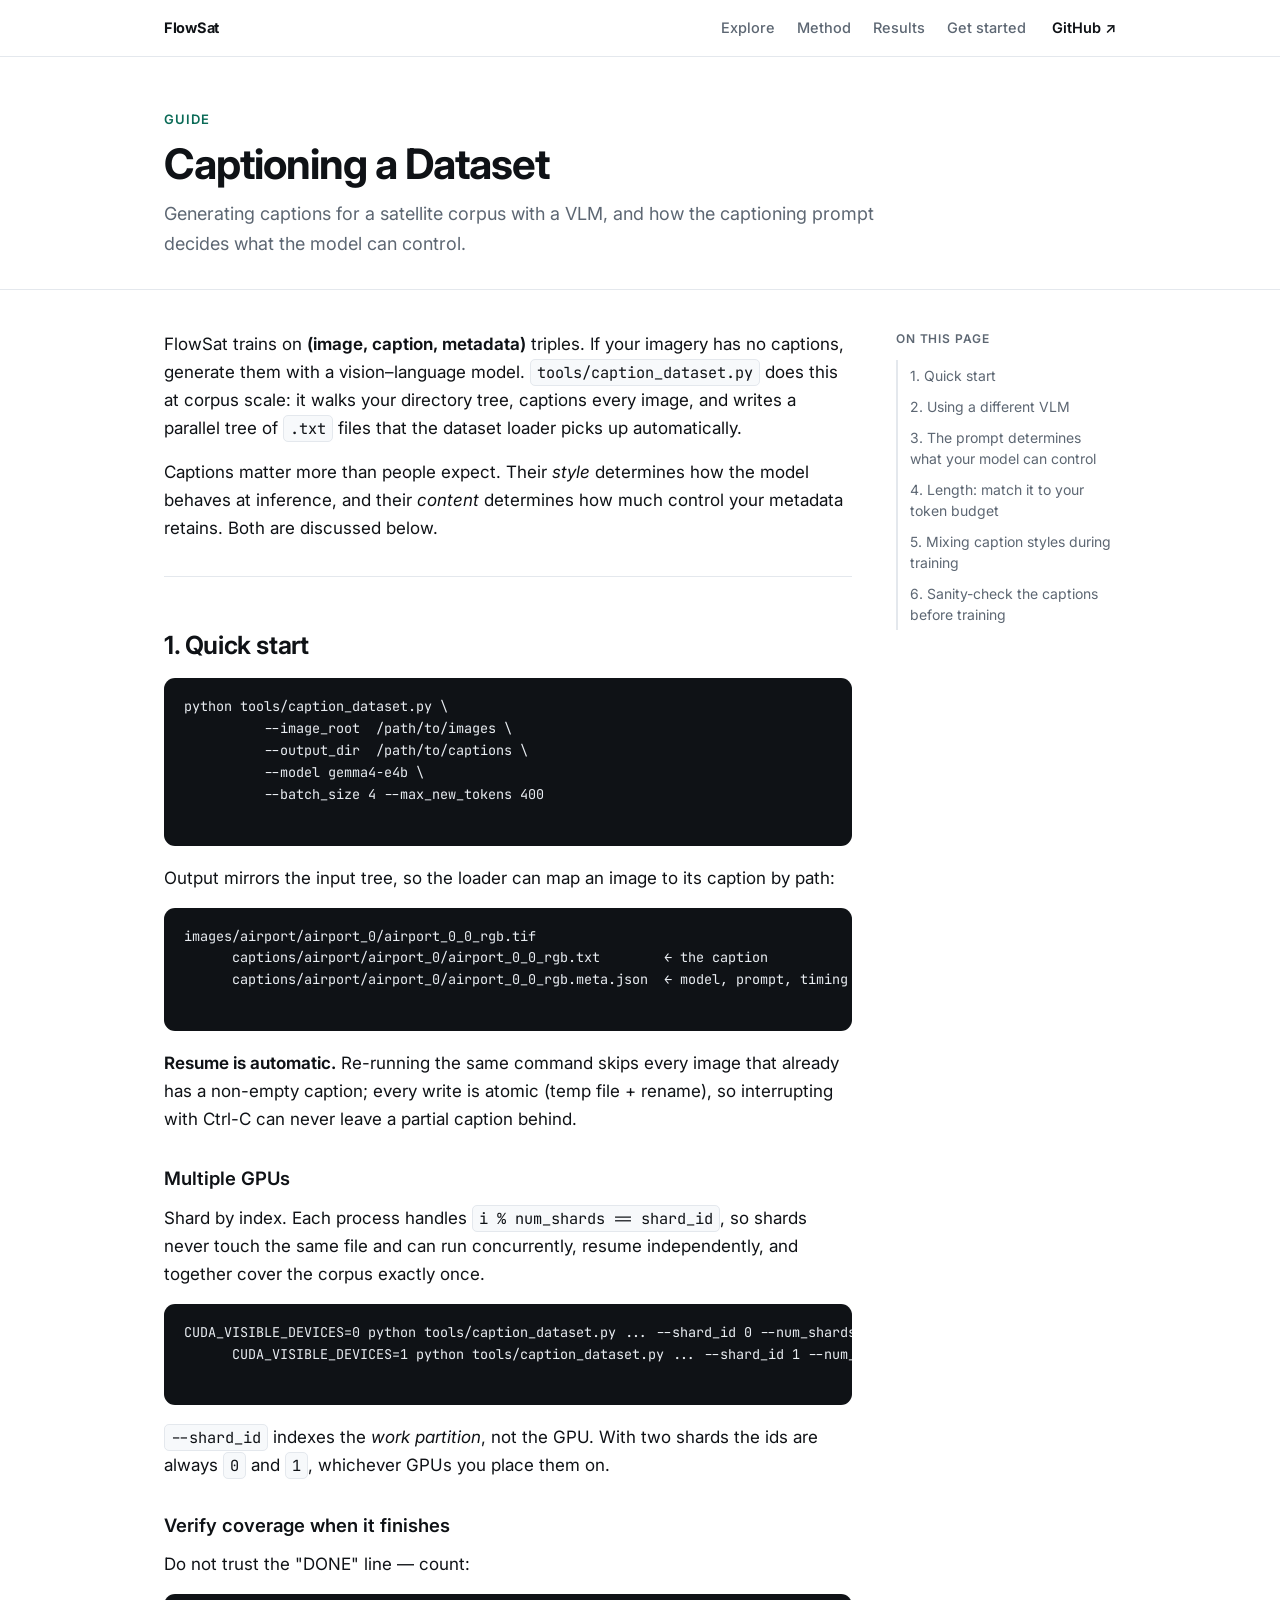
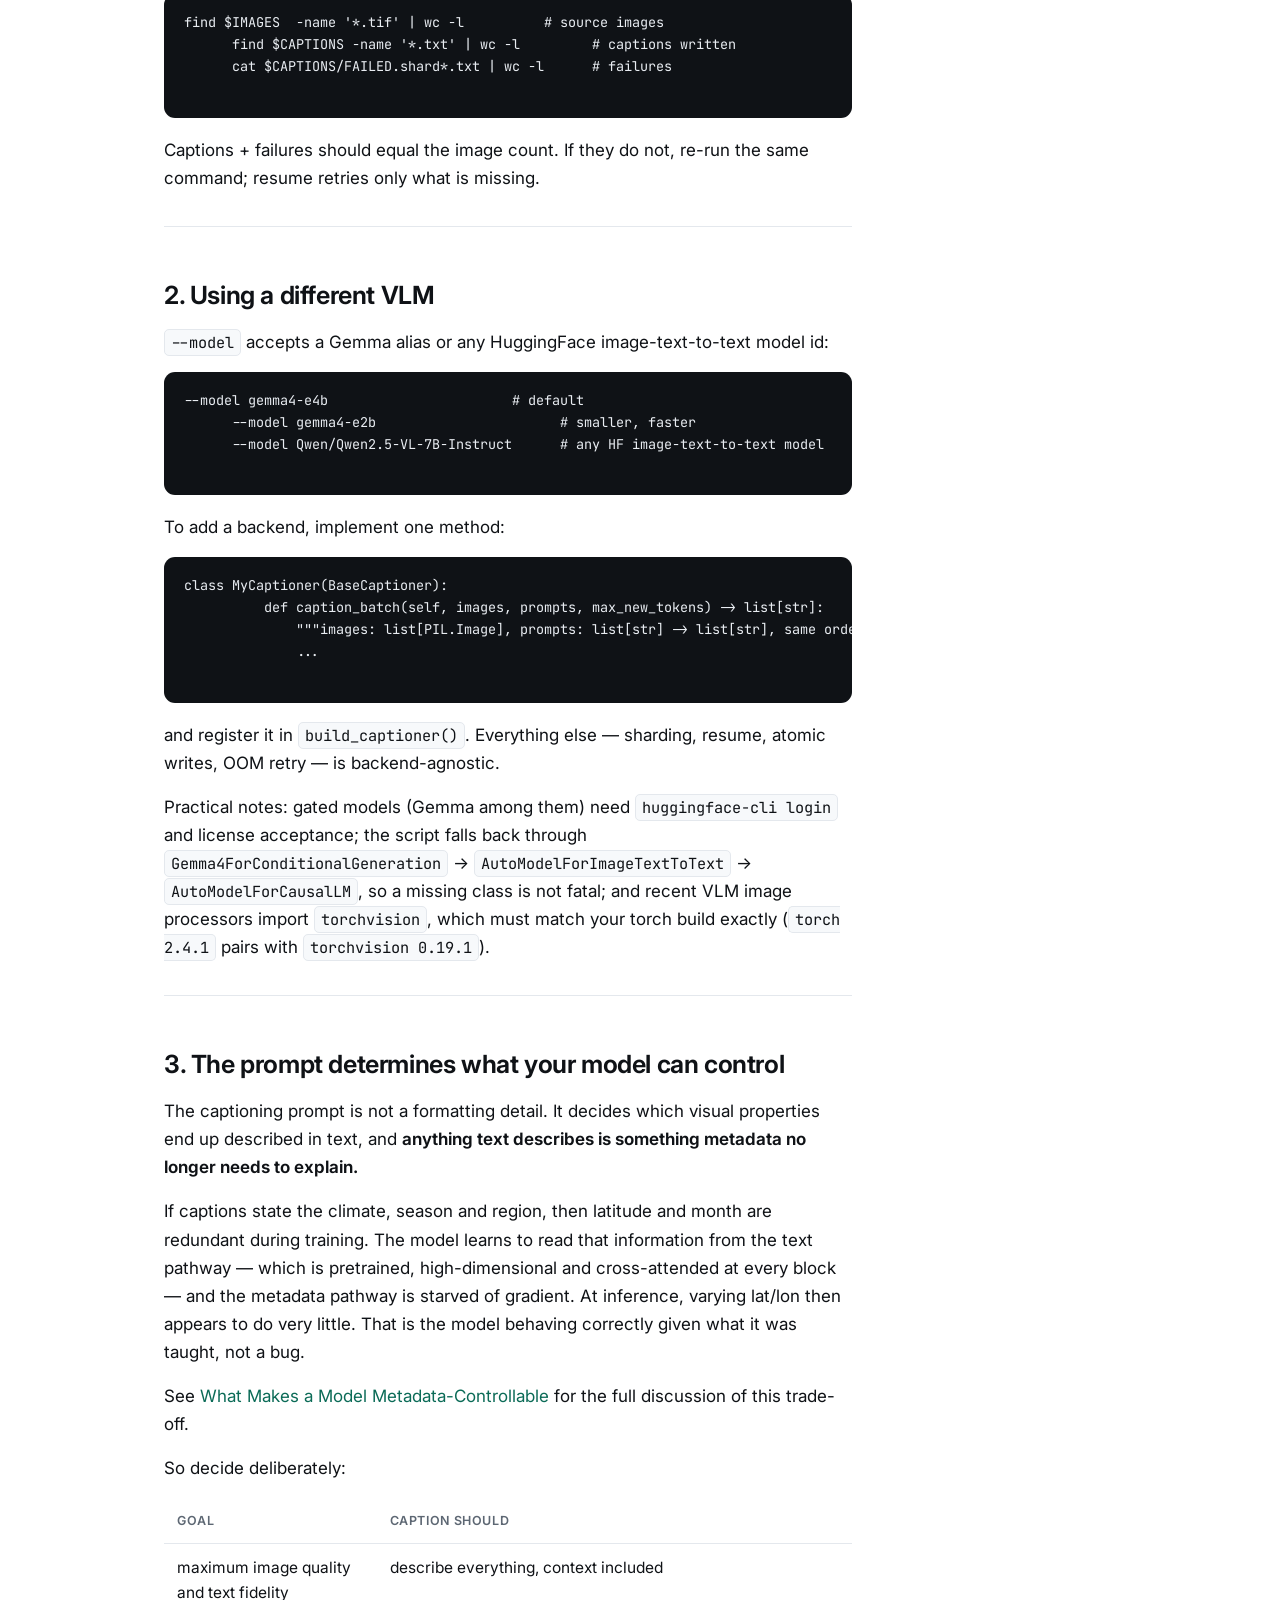
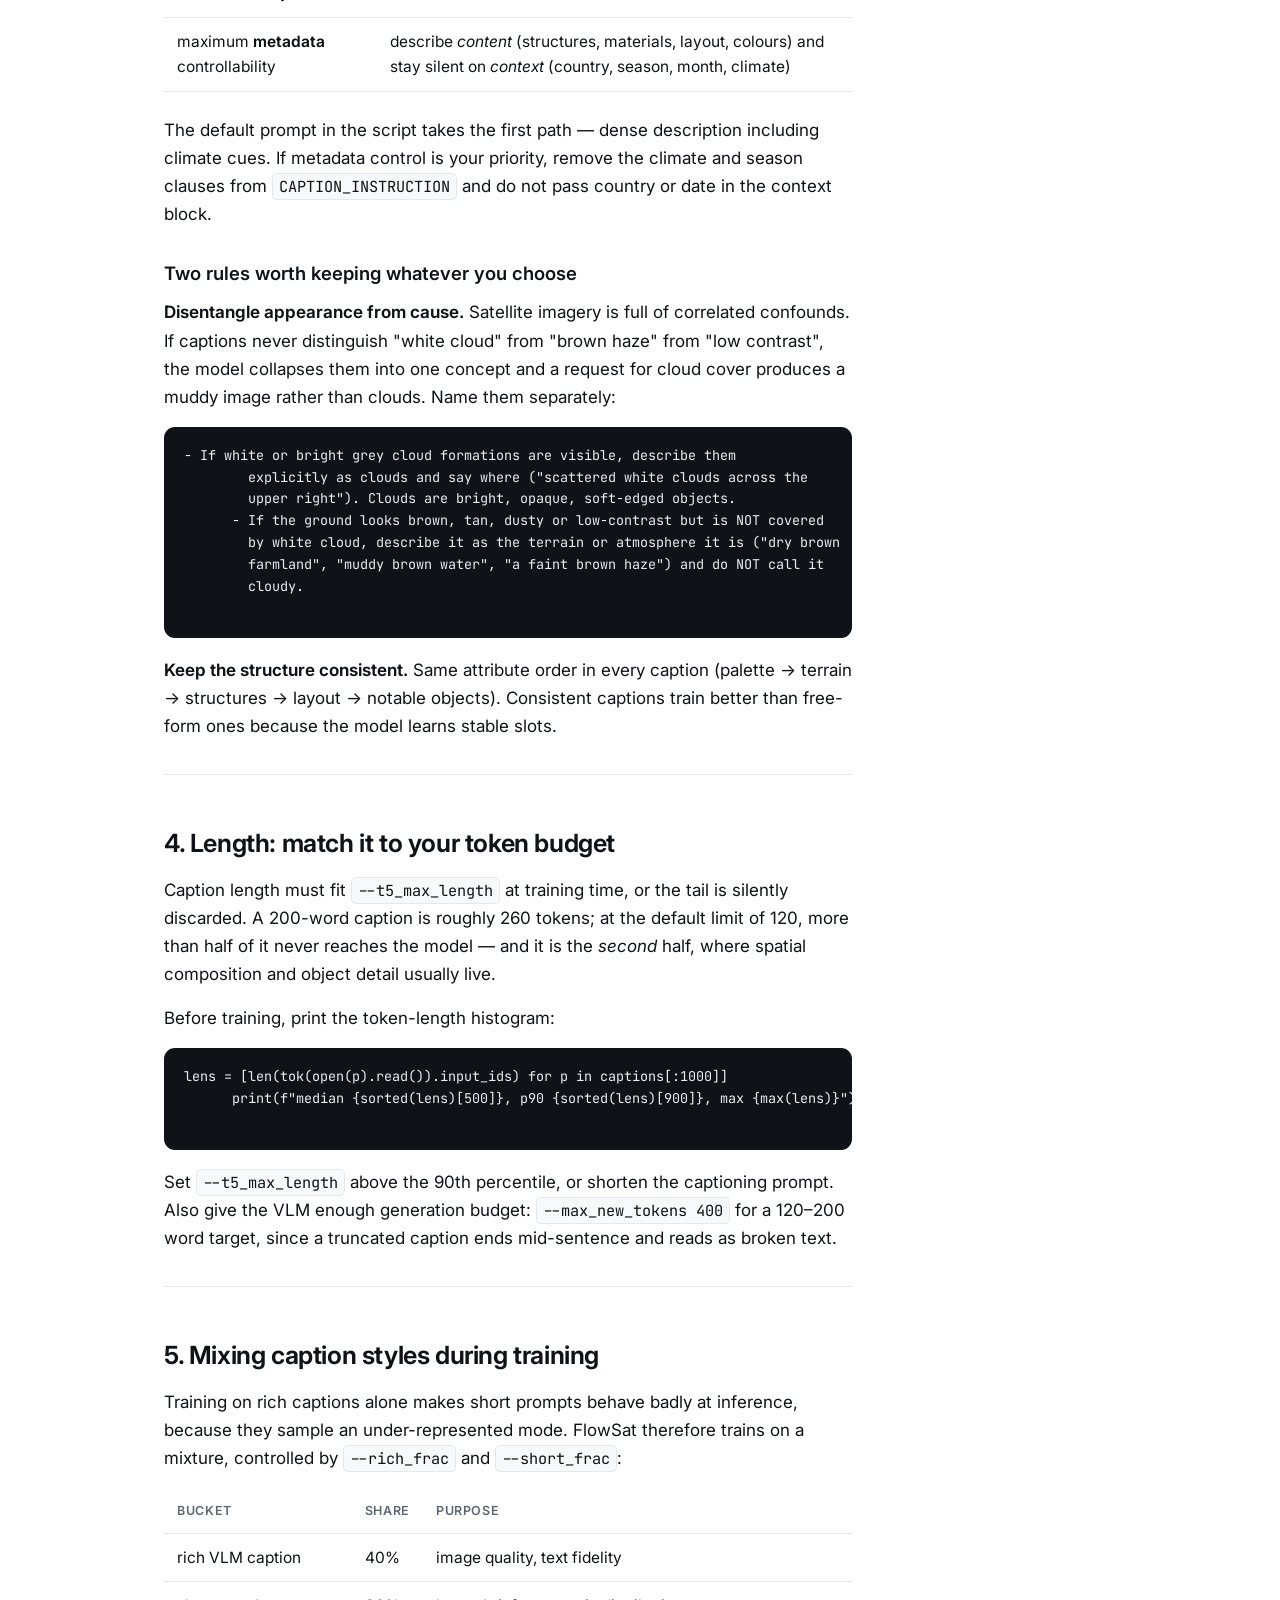
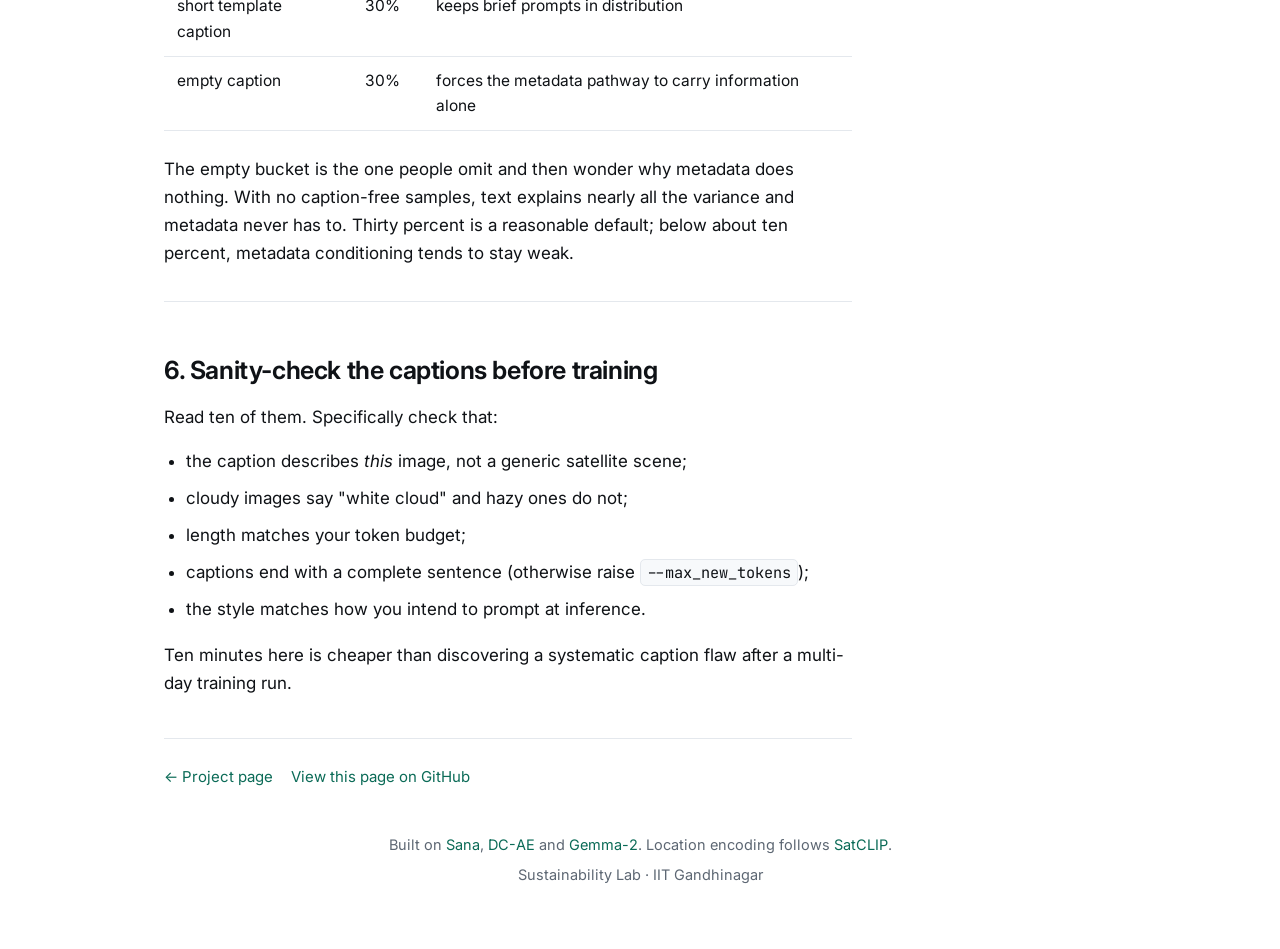
==== docs/captioning.html @ fa01c9e9 "Render the guides as pages on the site, not just outbound links The three Markdown guides were only " ====
<!DOCTYPE html>
<html lang="en">
<head>
<meta charset="utf-8">
<meta name="viewport" content="width=device-width,initial-scale=1">
<title>Captioning a Dataset — FlowSat</title>
<meta name="description" content="Generating captions for a satellite corpus with a VLM, and how the captioning prompt decides what the model can control.">
<meta property="og:title" content="Captioning a Dataset — FlowSat">
<meta property="og:description" content="Generating captions for a satellite corpus with a VLM, and how the captioning prompt decides what the model can control.">
<meta property="og:url" content="https://dsp81.github.io/flowsat-satellite-image/captioning.html">
<link rel="preconnect" href="https://fonts.googleapis.com">
<link rel="preconnect" href="https://fonts.gstatic.com" crossorigin>
<link href="https://fonts.googleapis.com/css2?family=Inter:wght@400;500;600;700&family=JetBrains+Mono:wght@400;500&display=swap" rel="stylesheet">
<link rel="stylesheet" href="static/doc.css">
</head>
<body>

<nav><div class="wrap">
  <a class="brand" href="./">FlowSat</a>
  <span class="links" style="display:flex;gap:22px">
    <a href="./#explore">Explore</a><a href="./#method">Method</a>
    <a href="./#results">Results</a><a href="./#start">Get started</a>
  </span>
  <a href="https://github.com/dsp81/flowsat-satellite-image" style="font-weight:600;color:var(--ink)">GitHub &#8599;</a>
</div></nav>

<header class="doc"><div class="wrap">
  <p class="kicker">Guide</p>
  <h1>Captioning a Dataset</h1>
  <p class="sub">Generating captions for a satellite corpus with a VLM, and how the captioning prompt decides what the model can control.</p>
</div></header>

<div class="wrap">
  <div class="layout">
    <article>
      <p>FlowSat trains on <strong>(image, caption, metadata)</strong> triples. If your imagery has no
      captions, generate them with a vision–language model. <code>tools/caption_dataset.py</code>
      does this at corpus scale: it walks your directory tree, captions every image,
      and writes a parallel tree of <code>.txt</code> files that the dataset loader picks up
      automatically.</p>
      <p>Captions matter more than people expect. Their <em>style</em> determines how the model
      behaves at inference, and their <em>content</em> determines how much control your
      metadata retains. Both are discussed below.</p>
      <hr />
      <h2 id="1-quick-start">1. Quick start</h2>
      <pre><code class="language-bash">python tools/caption_dataset.py \
          --image_root  /path/to/images \
          --output_dir  /path/to/captions \
          --model gemma4-e4b \
          --batch_size 4 --max_new_tokens 400
      </code></pre>
      <p>Output mirrors the input tree, so the loader can map an image to its caption by
      path:</p>
      <pre><code>images/airport/airport_0/airport_0_0_rgb.tif
      captions/airport/airport_0/airport_0_0_rgb.txt        ← the caption
      captions/airport/airport_0/airport_0_0_rgb.meta.json  ← model, prompt, timing
      </code></pre>
      <p><strong>Resume is automatic.</strong> Re-running the same command skips every image that
      already has a non-empty caption; every write is atomic (temp file + rename), so
      interrupting with Ctrl-C can never leave a partial caption behind.</p>
      <h3>Multiple GPUs</h3>
      <p>Shard by index. Each process handles <code>i % num_shards == shard_id</code>, so shards
      never touch the same file and can run concurrently, resume independently, and
      together cover the corpus exactly once.</p>
      <pre><code class="language-bash">CUDA_VISIBLE_DEVICES=0 python tools/caption_dataset.py ... --shard_id 0 --num_shards 2 &amp;
      CUDA_VISIBLE_DEVICES=1 python tools/caption_dataset.py ... --shard_id 1 --num_shards 2 &amp;
      </code></pre>
      <p><code>--shard_id</code> indexes the <em>work partition</em>, not the GPU. With two shards the ids
      are always <code>0</code> and <code>1</code>, whichever GPUs you place them on.</p>
      <h3>Verify coverage when it finishes</h3>
      <p>Do not trust the "DONE" line — count:</p>
      <pre><code class="language-bash">find $IMAGES  -name '*.tif' | wc -l          # source images
      find $CAPTIONS -name '*.txt' | wc -l         # captions written
      cat $CAPTIONS/FAILED.shard*.txt | wc -l      # failures
      </code></pre>
      <p>Captions + failures should equal the image count. If they do not, re-run the
      same command; resume retries only what is missing.</p>
      <hr />
      <h2 id="2-using-a-different-vlm">2. Using a different VLM</h2>
      <p><code>--model</code> accepts a Gemma alias or any HuggingFace image-text-to-text model id:</p>
      <pre><code class="language-bash">--model gemma4-e4b                       # default
      --model gemma4-e2b                       # smaller, faster
      --model Qwen/Qwen2.5-VL-7B-Instruct      # any HF image-text-to-text model
      </code></pre>
      <p>To add a backend, implement one method:</p>
      <pre><code class="language-python">class MyCaptioner(BaseCaptioner):
          def caption_batch(self, images, prompts, max_new_tokens) -&gt; list[str]:
              &quot;&quot;&quot;images: list[PIL.Image], prompts: list[str] -&gt; list[str], same order.&quot;&quot;&quot;
              ...
      </code></pre>
      <p>and register it in <code>build_captioner()</code>. Everything else — sharding, resume,
      atomic writes, OOM retry — is backend-agnostic.</p>
      <p>Practical notes: gated models (Gemma among them) need <code>huggingface-cli login</code>
      and license acceptance; the script falls back through
      <code>Gemma4ForConditionalGeneration</code> → <code>AutoModelForImageTextToText</code> →
      <code>AutoModelForCausalLM</code>, so a missing class is not fatal; and recent VLM image
      processors import <code>torchvision</code>, which must match your torch build exactly
      (<code>torch 2.4.1</code> pairs with <code>torchvision 0.19.1</code>).</p>
      <hr />
      <h2 id="3-the-prompt-determines-what-your-model-can-control">3. The prompt determines what your model can control</h2>
      <p>The captioning prompt is not a formatting detail. It decides which visual
      properties end up described in text, and <strong>anything text describes is something
      metadata no longer needs to explain.</strong></p>
      <p>If captions state the climate, season and region, then latitude and month are
      redundant during training. The model learns to read that information from the
      text pathway — which is pretrained, high-dimensional and cross-attended at every
      block — and the metadata pathway is starved of gradient. At inference, varying
      lat/lon then appears to do very little. That is the model behaving correctly
      given what it was taught, not a bug.</p>
      <p>See <a href="controllability.html">What Makes a Model Metadata-Controllable</a>
      for the full discussion of this trade-off.</p>
      <p>So decide deliberately:</p>
      <table>
      <thead>
      <tr>
      <th>goal</th>
      <th>caption should</th>
      </tr>
      </thead>
      <tbody>
      <tr>
      <td>maximum image quality and text fidelity</td>
      <td>describe everything, context included</td>
      </tr>
      <tr>
      <td>maximum <strong>metadata</strong> controllability</td>
      <td>describe <em>content</em> (structures, materials, layout, colours) and stay silent on <em>context</em> (country, season, month, climate)</td>
      </tr>
      </tbody>
      </table>
      <p>The default prompt in the script takes the first path — dense description
      including climate cues. If metadata control is your priority, remove the climate
      and season clauses from <code>CAPTION_INSTRUCTION</code> and do not pass country or date in
      the context block.</p>
      <h3>Two rules worth keeping whatever you choose</h3>
      <p><strong>Disentangle appearance from cause.</strong> Satellite imagery is full of correlated
      confounds. If captions never distinguish "white cloud" from "brown haze" from
      "low contrast", the model collapses them into one concept and a request for
      cloud cover produces a muddy image rather than clouds. Name them separately:</p>
      <pre><code>- If white or bright grey cloud formations are visible, describe them
        explicitly as clouds and say where (&quot;scattered white clouds across the
        upper right&quot;). Clouds are bright, opaque, soft-edged objects.
      - If the ground looks brown, tan, dusty or low-contrast but is NOT covered
        by white cloud, describe it as the terrain or atmosphere it is (&quot;dry brown
        farmland&quot;, &quot;muddy brown water&quot;, &quot;a faint brown haze&quot;) and do NOT call it
        cloudy.
      </code></pre>
      <p><strong>Keep the structure consistent.</strong> Same attribute order in every caption
      (palette → terrain → structures → layout → notable objects). Consistent captions
      train better than free-form ones because the model learns stable slots.</p>
      <hr />
      <h2 id="4-length-match-it-to-your-token-budget">4. Length: match it to your token budget</h2>
      <p>Caption length must fit <code>--t5_max_length</code> at training time, or the tail is
      silently discarded. A 200-word caption is roughly 260 tokens; at the default
      limit of 120, more than half of it never reaches the model — and it is the
      <em>second</em> half, where spatial composition and object detail usually live.</p>
      <p>Before training, print the token-length histogram:</p>
      <pre><code class="language-python">lens = [len(tok(open(p).read()).input_ids) for p in captions[:1000]]
      print(f&quot;median {sorted(lens)[500]}, p90 {sorted(lens)[900]}, max {max(lens)}&quot;)
      </code></pre>
      <p>Set <code>--t5_max_length</code> above the 90th percentile, or shorten the captioning
      prompt. Also give the VLM enough generation budget: <code>--max_new_tokens 400</code> for a
      120–200 word target, since a truncated caption ends mid-sentence and reads as
      broken text.</p>
      <hr />
      <h2 id="5-mixing-caption-styles-during-training">5. Mixing caption styles during training</h2>
      <p>Training on rich captions alone makes short prompts behave badly at inference,
      because they sample an under-represented mode. FlowSat therefore trains on a
      mixture, controlled by <code>--rich_frac</code> and <code>--short_frac</code>:</p>
      <table>
      <thead>
      <tr>
      <th>bucket</th>
      <th>share</th>
      <th>purpose</th>
      </tr>
      </thead>
      <tbody>
      <tr>
      <td>rich VLM caption</td>
      <td>40%</td>
      <td>image quality, text fidelity</td>
      </tr>
      <tr>
      <td>short template caption</td>
      <td>30%</td>
      <td>keeps brief prompts in distribution</td>
      </tr>
      <tr>
      <td>empty caption</td>
      <td>30%</td>
      <td>forces the metadata pathway to carry information alone</td>
      </tr>
      </tbody>
      </table>
      <p>The empty bucket is the one people omit and then wonder why metadata does
      nothing. With no caption-free samples, text explains nearly all the variance and
      metadata never has to. Thirty percent is a reasonable default; below about ten
      percent, metadata conditioning tends to stay weak.</p>
      <hr />
      <h2 id="6-sanity-check-the-captions-before-training">6. Sanity-check the captions before training</h2>
      <p>Read ten of them. Specifically check that:</p>
      <ul>
      <li>the caption describes <em>this</em> image, not a generic satellite scene;</li>
      <li>cloudy images say "white cloud" and hazy ones do not;</li>
      <li>length matches your token budget;</li>
      <li>captions end with a complete sentence (otherwise raise <code>--max_new_tokens</code>);</li>
      <li>the style matches how you intend to prompt at inference.</li>
      </ul>
      <p>Ten minutes here is cheaper than discovering a systematic caption flaw after a
      multi-day training run.</p>
      <div class="backrow">
        <a href="./">&#8592; Project page</a>
        <a href="https://github.com/dsp81/flowsat-satellite-image/blob/main/docs/CAPTIONING.md">View this page on GitHub</a>
      </div>
    </article>
    <aside class="toc">
      <p class="t">On this page</p>
      <a href="#1-quick-start">1. Quick start</a>
      <a href="#2-using-a-different-vlm">2. Using a different VLM</a>
      <a href="#3-the-prompt-determines-what-your-model-can-control">3. The prompt determines what your model can control</a>
      <a href="#4-length-match-it-to-your-token-budget">4. Length: match it to your token budget</a>
      <a href="#5-mixing-caption-styles-during-training">5. Mixing caption styles during training</a>
      <a href="#6-sanity-check-the-captions-before-training">6. Sanity-check the captions before training</a>
    </aside>
  </div>
</div>

<footer><div class="wrap">
  <p>Built on <a href="https://github.com/NVlabs/Sana">Sana</a>,
    <a href="https://github.com/mit-han-lab/efficientvit">DC-AE</a> and
    <a href="https://huggingface.co/google/gemma-2-2b-it">Gemma-2</a>.
    Location encoding follows <a href="https://github.com/microsoft/satclip">SatCLIP</a>.</p>
  <p>Sustainability Lab &#183; IIT Gandhinagar</p>
</div></footer>

</body>
</html>
---- docs/static/doc.css ----
/* Documentation pages — shares the palette and typography of index.html.
   Generated pages link this file; edit here, not in the generated HTML. */
:root{
  --ink:#0f1216; --mut:#5d6773; --line:#e4e8ed; --bg:#fff; --soft:#f7f9fb;
  --acc:#0b6b57; --accs:#e6f2ef; --max:1000px;
}
*{box-sizing:border-box}
html{scroll-behavior:smooth; scroll-padding-top:76px}
body{margin:0;background:var(--bg);color:var(--ink);
  font-family:Inter,-apple-system,BlinkMacSystemFont,"Segoe UI",sans-serif;
  font-size:17px;line-height:1.65;-webkit-font-smoothing:antialiased}
.wrap{max-width:var(--max);margin:0 auto;padding:0 24px}
a{color:var(--acc);text-decoration:none} a:hover{text-decoration:underline}

nav{position:sticky;top:0;z-index:50;background:rgba(255,255,255,.86);
  backdrop-filter:blur(12px);border-bottom:1px solid var(--line)}
nav .wrap{display:flex;align-items:center;gap:26px;height:56px}
nav .brand{font-weight:700;letter-spacing:-.02em;margin-right:auto;color:var(--ink)}
nav .brand:hover{text-decoration:none}
nav a{color:var(--mut);font-size:14.5px;font-weight:500}
nav a:hover{color:var(--ink);text-decoration:none}
@media(max-width:700px){nav .links{display:none}}

header.doc{padding:52px 0 30px;border-bottom:1px solid var(--line)}
.kicker{color:var(--acc);font-size:13px;font-weight:600;letter-spacing:.08em;
  text-transform:uppercase;margin:0 0 10px}
header.doc h1{font-size:clamp(30px,4.4vw,42px);line-height:1.12;font-weight:700;
  letter-spacing:-.024em;margin:0 0 12px}
header.doc .sub{font-size:18px;color:var(--mut);max-width:720px;margin:0}

.layout{display:grid;grid-template-columns:minmax(0,1fr) 220px;gap:44px;
  align-items:start;padding:40px 0 10px}
@media(max-width:900px){.layout{grid-template-columns:minmax(0,1fr);gap:0}}

article{max-width:760px;min-width:0}
article h2{font-size:25px;font-weight:650;letter-spacing:-.016em;margin:42px 0 12px;
  padding-top:6px}
article h2:first-child{margin-top:0}
article h3{font-size:18.5px;font-weight:600;margin:30px 0 10px}
article p{margin:0 0 16px}
article ul,article ol{margin:0 0 18px;padding-left:22px}
article li{margin:0 0 9px}
article li>ul,article li>ol{margin:9px 0 0}
article strong{font-weight:650}
article hr{border:none;border-top:1px solid var(--line);margin:34px 0}
article blockquote{margin:20px 0;padding:14px 18px;background:var(--accs);
  border-left:3px solid var(--acc);border-radius:0 9px 9px 0;color:#28303a}
article blockquote p:last-child{margin:0}

table{width:100%;border-collapse:collapse;font-size:15.5px;margin:18px 0 24px;
  display:block;overflow-x:auto;white-space:normal}
th,td{padding:11px 13px;text-align:left;border-bottom:1px solid var(--line);
  vertical-align:top}
th{font-weight:600;font-size:12.5px;text-transform:uppercase;letter-spacing:.05em;
  color:var(--mut);white-space:nowrap}

pre{background:#0f1216;color:#e9edf2;padding:18px 20px;border-radius:11px;
  overflow-x:auto;font-family:"JetBrains Mono",monospace;font-size:13.5px;
  line-height:1.62;margin:0 0 18px}
pre code{background:none;border:none;padding:0;color:inherit;font-size:inherit}
code{font-family:"JetBrains Mono",monospace;font-size:.9em}
p code,li code,td code,h2 code,h3 code{background:var(--soft);padding:2px 6px;
  border-radius:5px;border:1px solid var(--line)}

.toc{position:sticky;top:80px;font-size:14px;line-height:1.5}
.toc .t{font-size:12px;font-weight:600;letter-spacing:.07em;text-transform:uppercase;
  color:var(--mut);margin:0 0 12px}
.toc a{display:block;color:var(--mut);padding:5px 0 5px 12px;
  border-left:2px solid var(--line)}
.toc a:hover{color:var(--ink);border-left-color:var(--acc);text-decoration:none}
@media(max-width:900px){.toc{display:none}}

.backrow{border-top:1px solid var(--line);padding:26px 0 0;margin-top:40px;
  display:flex;gap:18px;flex-wrap:wrap;font-size:15px}
footer{padding:34px 0 56px;text-align:center;color:var(--mut);font-size:14.5px}
footer p{margin:0 0 6px}
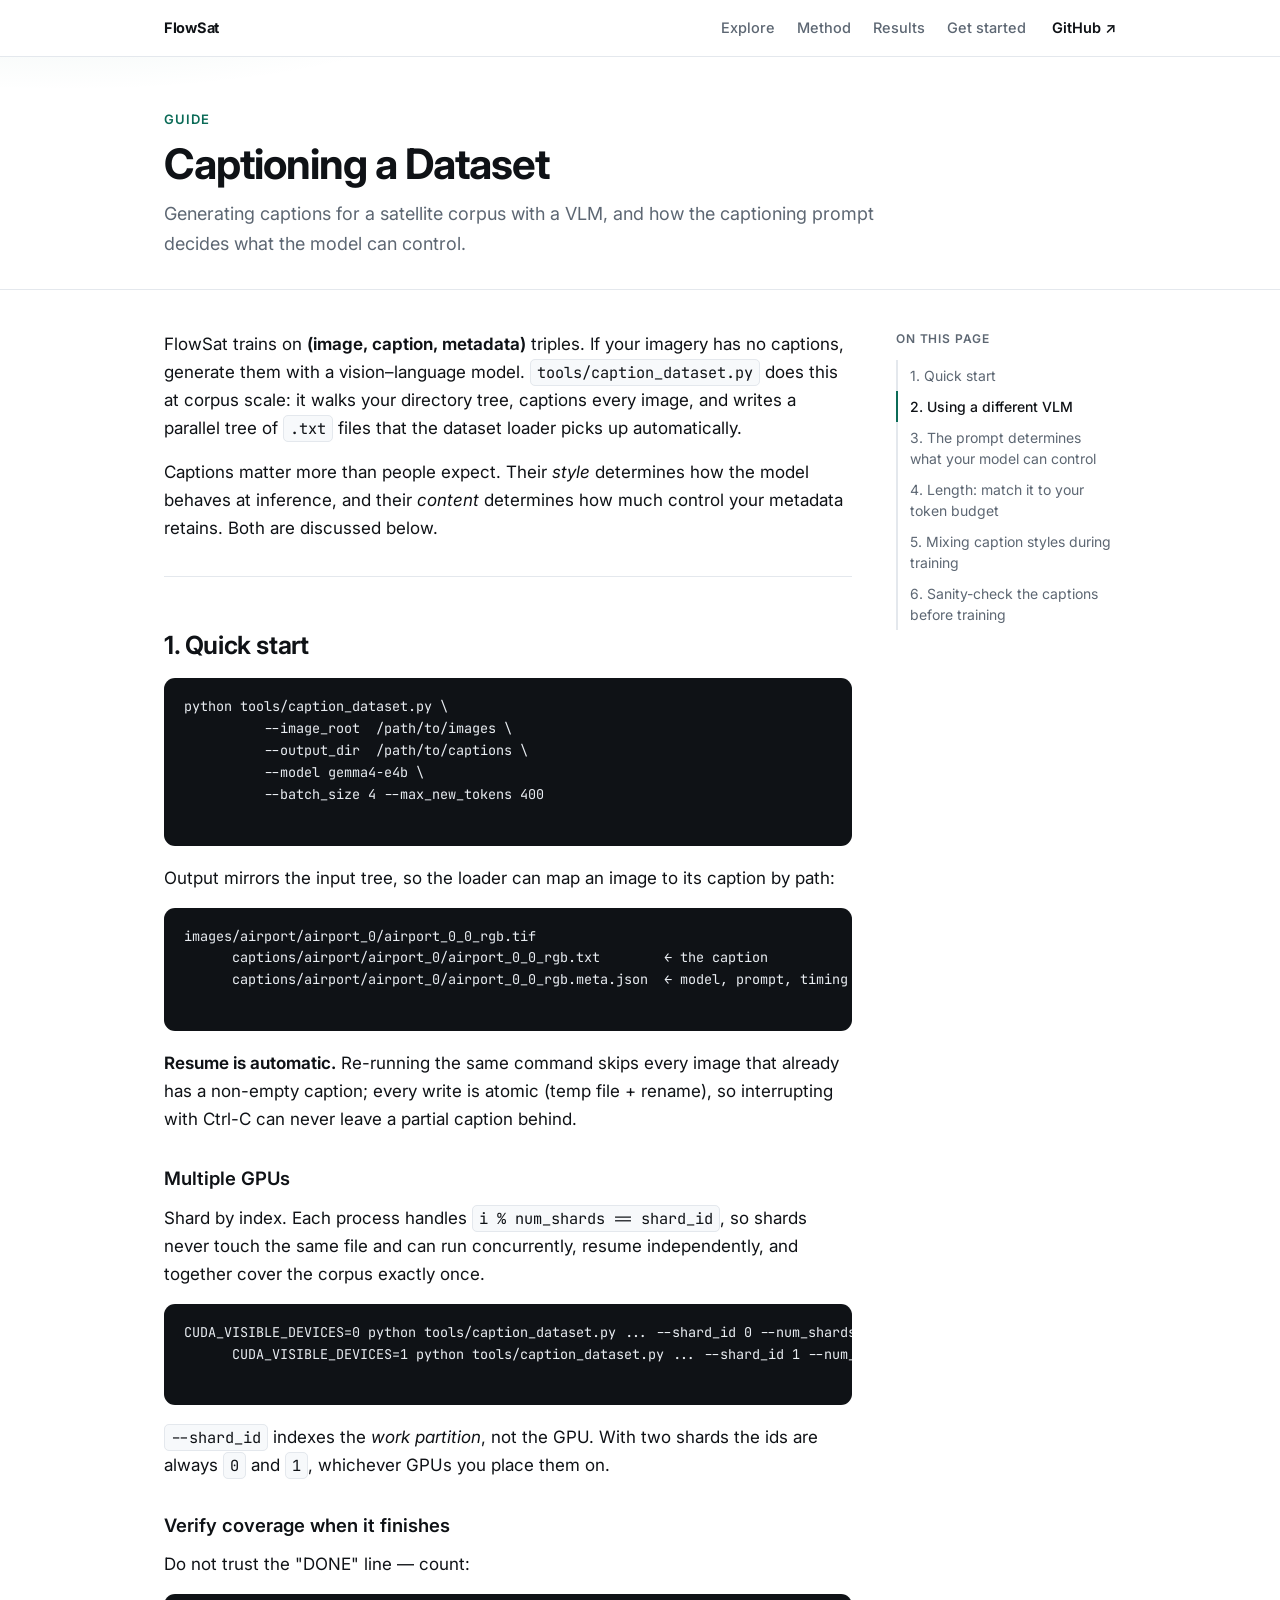
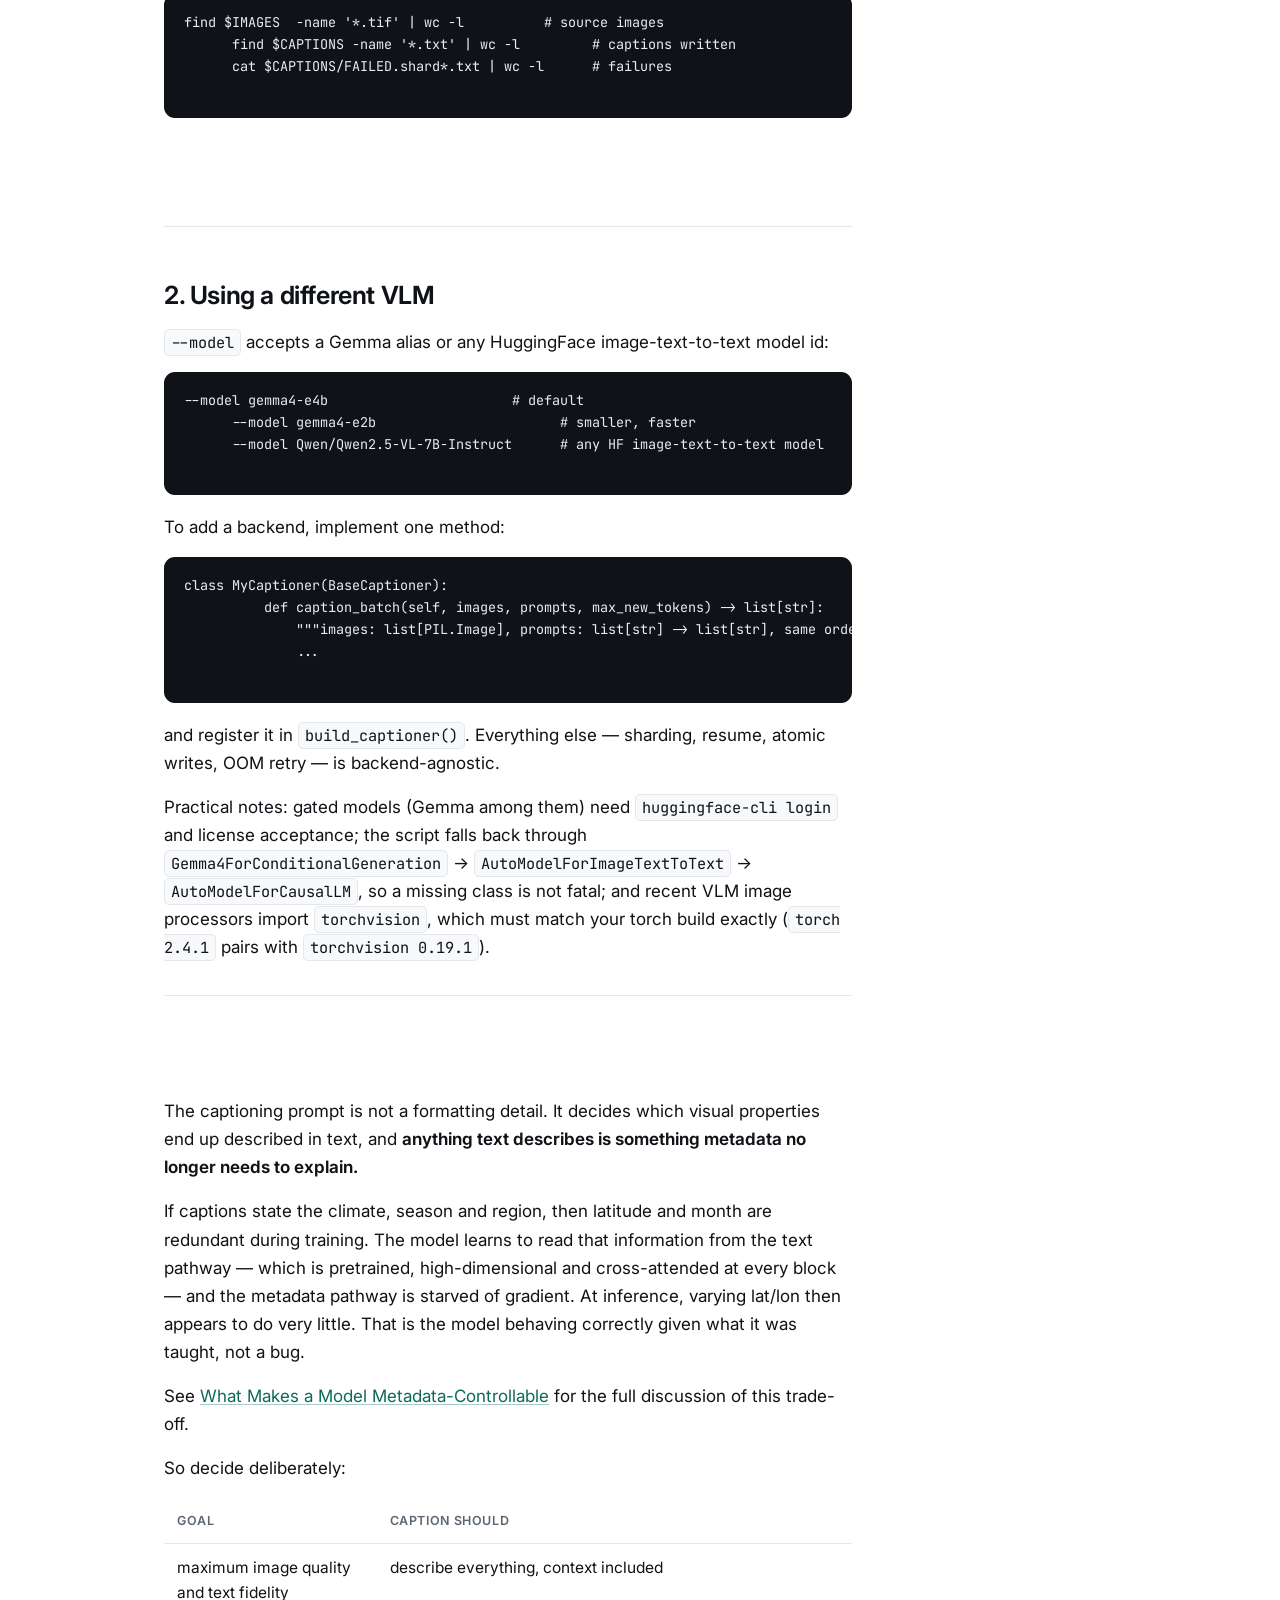
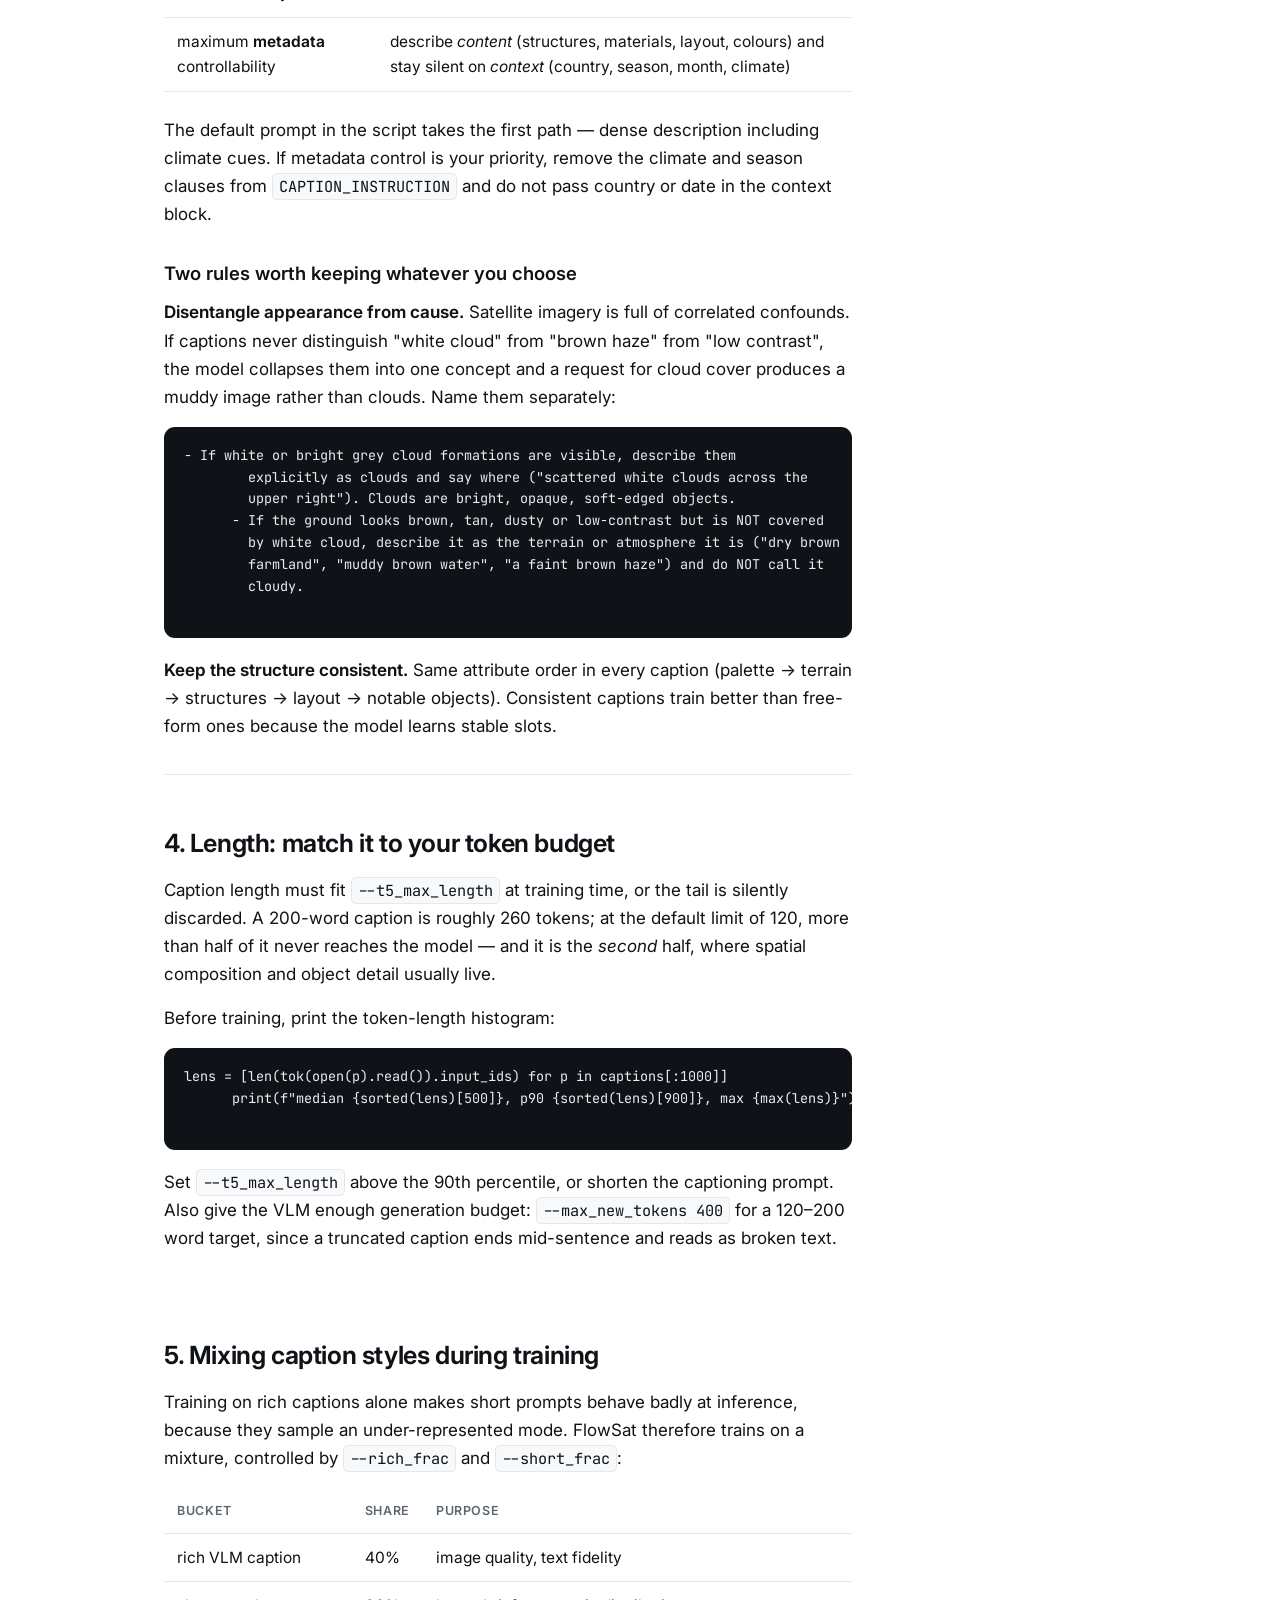
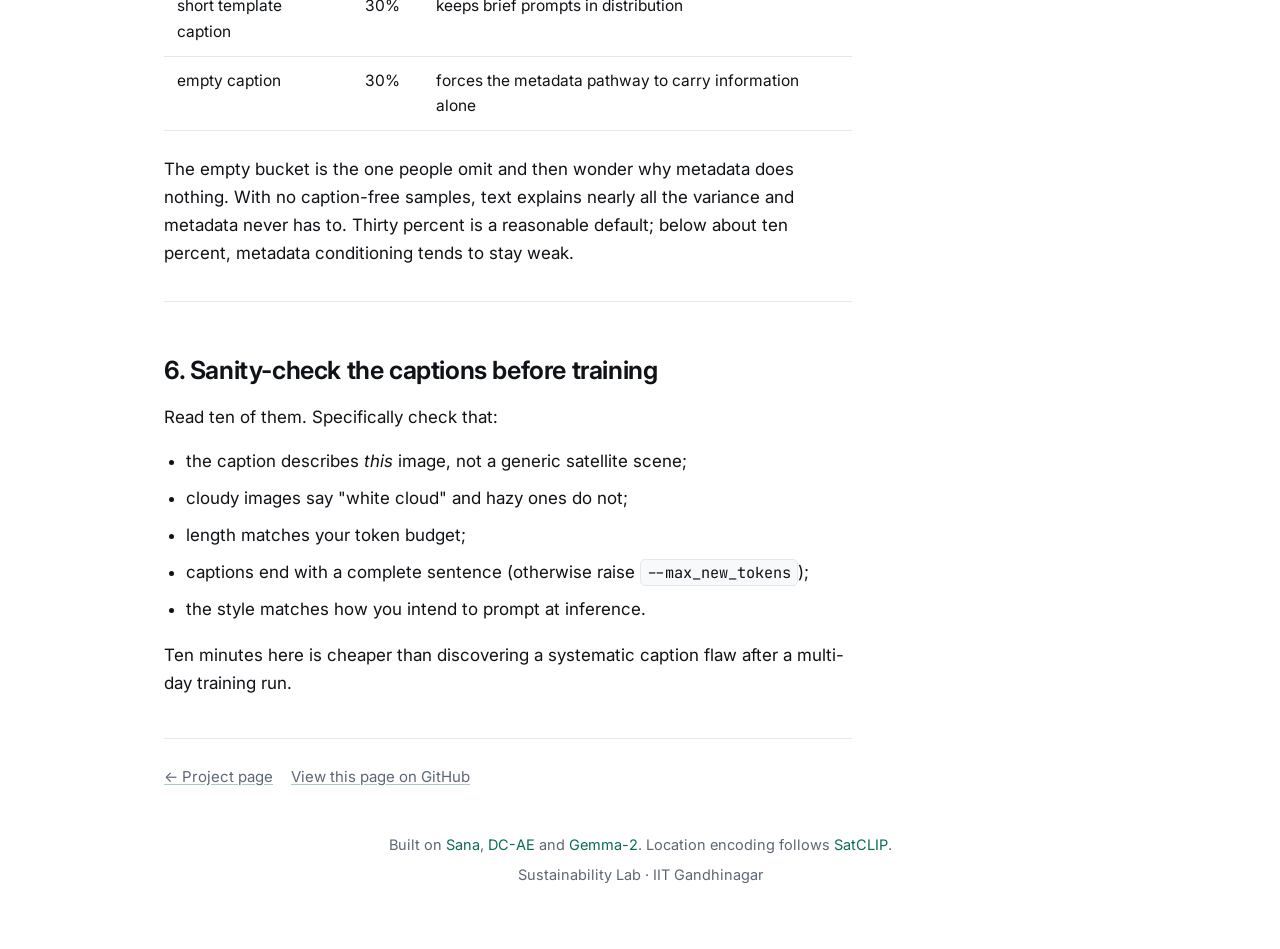
==== commit 3563f0d1: "Add a motion and depth layer to the site; no copy changes Presentation only -- the visible text of e" ====
--- a/docs/captioning.html
+++ b/docs/captioning.html
@@ -12,8 +12,10 @@
 <link rel="preconnect" href="https://fonts.gstatic.com" crossorigin>
 <link href="https://fonts.googleapis.com/css2?family=Inter:wght@400;500;600;700&family=JetBrains+Mono:wght@400;500&display=swap" rel="stylesheet">
 <link rel="stylesheet" href="static/doc.css">
+<script>document.documentElement.className+=" js"</script>
 </head>
 <body>
+<div id="prog"></div>
 
 <nav><div class="wrap">
   <a class="brand" href="./">FlowSat</a>
@@ -234,5 +236,59 @@
   <p>Sustainability Lab &#183; IIT Gandhinagar</p>
 </div></footer>
 
+
+<script>
+/* Presentation only: reading progress, section spy, heading anchors, code copy.
+   Adds no content, and stands down under prefers-reduced-motion. */
+(function(){
+const CALM = matchMedia('(prefers-reduced-motion: reduce)').matches;
+
+const prog=document.getElementById('prog');
+const onScroll=()=>{
+  const h=document.documentElement;
+  prog.style.width=((h.scrollTop/Math.max(1,h.scrollHeight-h.clientHeight))*100).toFixed(2)+'%';
+};
+addEventListener('scroll',onScroll,{passive:true}); onScroll();
+
+/* clickable heading anchors */
+document.querySelectorAll('article h2[id]').forEach(h=>{
+  const a=document.createElement('a');
+  a.className='anchor'; a.href='#'+h.id; a.textContent='#';
+  a.setAttribute('aria-hidden','true'); a.tabIndex=-1;
+  h.appendChild(a);
+});
+
+/* sidebar follows the reader */
+const links=[...document.querySelectorAll('.toc a')];
+const spy=new IntersectionObserver(es=>es.forEach(e=>{
+  if(!e.isIntersecting) return;
+  links.forEach(a=>a.classList.toggle('act',a.getAttribute('href')==='#'+e.target.id));
+}),{rootMargin:'-12% 0px -72% 0px'});
+document.querySelectorAll('article h2[id]').forEach(h=>spy.observe(h));
+
+/* copy button on every code block */
+document.querySelectorAll('article pre').forEach(pre=>{
+  const b=document.createElement('button');
+  b.className='copy'; b.type='button'; b.textContent='copy';
+  b.onclick=()=>{
+    navigator.clipboard.writeText(pre.querySelector('code').innerText);
+    b.textContent='copied'; setTimeout(()=>b.textContent='copy',1400);
+  };
+  pre.appendChild(b);
+});
+
+/* prose settles in as you reach it */
+const art=document.querySelector('article');
+if(CALM){ art.classList.add('lit'); }
+else{
+  const io=new IntersectionObserver(es=>es.forEach(e=>{
+    if(e.isIntersecting){ e.target.classList.add('in'); io.unobserve(e.target); }
+  }),{threshold:.05,rootMargin:'0px 0px -6% 0px'});
+  [...art.children].forEach(el=>io.observe(el));
+}
+})();
+</script>
+
+
 </body>
 </html>
--- a/docs/static/doc.css
+++ b/docs/static/doc.css
@@ -74,3 +74,60 @@
   display:flex;gap:18px;flex-wrap:wrap;font-size:15px}
 footer{padding:34px 0 56px;text-align:center;color:var(--mut);font-size:14.5px}
 footer p{margin:0 0 6px}
+
+/* ---------- polish: depth, motion, focus ---------------------------------- */
+#prog{position:fixed;top:0;left:0;height:2px;width:0;z-index:60;
+  background:linear-gradient(90deg,var(--acc),#12a37f);transition:width .08s linear}
+
+a:focus-visible,button:focus-visible{outline:2px solid var(--acc);outline-offset:3px;
+  border-radius:4px}
+article a{text-underline-offset:2px;text-decoration-color:rgba(11,107,87,.35);
+  text-decoration-line:underline;transition:text-decoration-color .18s ease}
+article a:hover{text-decoration-color:var(--acc)}
+
+nav .links a{position:relative}
+nav .links a::after{content:"";position:absolute;left:0;right:0;bottom:-19px;height:2px;
+  background:var(--acc);transform:scaleX(0);transition:transform .22s ease}
+nav .links a:hover::after{transform:scaleX(1)}
+
+header.doc{position:relative;overflow:hidden}
+header.doc::before{content:"";position:absolute;inset:-60% -20% auto -20%;height:200%;
+  background:radial-gradient(40% 44% at 18% 10%,rgba(11,107,87,.09),transparent 62%),
+             radial-gradient(38% 40% at 86% 0%,rgba(11,107,87,.06),transparent 60%);
+  animation:drift 24s ease-in-out infinite alternate;pointer-events:none;z-index:-1}
+@keyframes drift{from{transform:translate3d(-1.5%,0,0) scale(1)}
+                 to{transform:translate3d(1.5%,2%,0) scale(1.05)}}
+
+article h2{scroll-margin-top:86px}
+article h2 .anchor{opacity:0;margin-left:.4em;color:var(--mut);font-weight:400;
+  text-decoration:none;transition:opacity .16s ease}
+article h2:hover .anchor{opacity:.55}
+article h2 .anchor:hover{opacity:1;color:var(--acc);text-decoration:none}
+
+.js article>*{opacity:0;transform:translateY(10px);
+  transition:opacity .5s ease,transform .5s ease}
+.js article>.in,.js article.lit>*{opacity:1;transform:none}
+
+tbody tr{transition:background .18s ease}
+tbody tr:hover{background:var(--soft)}
+
+pre{position:relative}
+.copy{position:absolute;top:10px;right:10px;background:rgba(255,255,255,.1);
+  color:#cfd6de;border:1px solid rgba(255,255,255,.16);border-radius:6px;
+  padding:4px 10px;font-size:12px;cursor:pointer;font-family:Inter,sans-serif;
+  opacity:0;transition:opacity .16s ease,background .16s ease,color .16s ease}
+pre:hover .copy,.copy:focus-visible{opacity:1}
+.copy:hover{background:rgba(255,255,255,.18);color:#fff}
+
+.toc a{transition:color .16s ease,border-left-color .16s ease,
+  background .16s ease,padding-left .16s ease}
+.toc a.act{color:var(--ink);border-left-color:var(--acc);font-weight:500}
+
+.backrow a{color:var(--mut)}
+.backrow a:hover{color:var(--acc)}
+
+@media(prefers-reduced-motion:reduce){
+  header.doc::before{animation:none}
+  .js article>*{opacity:1;transform:none;transition:none}
+  #prog{transition:none}
+}
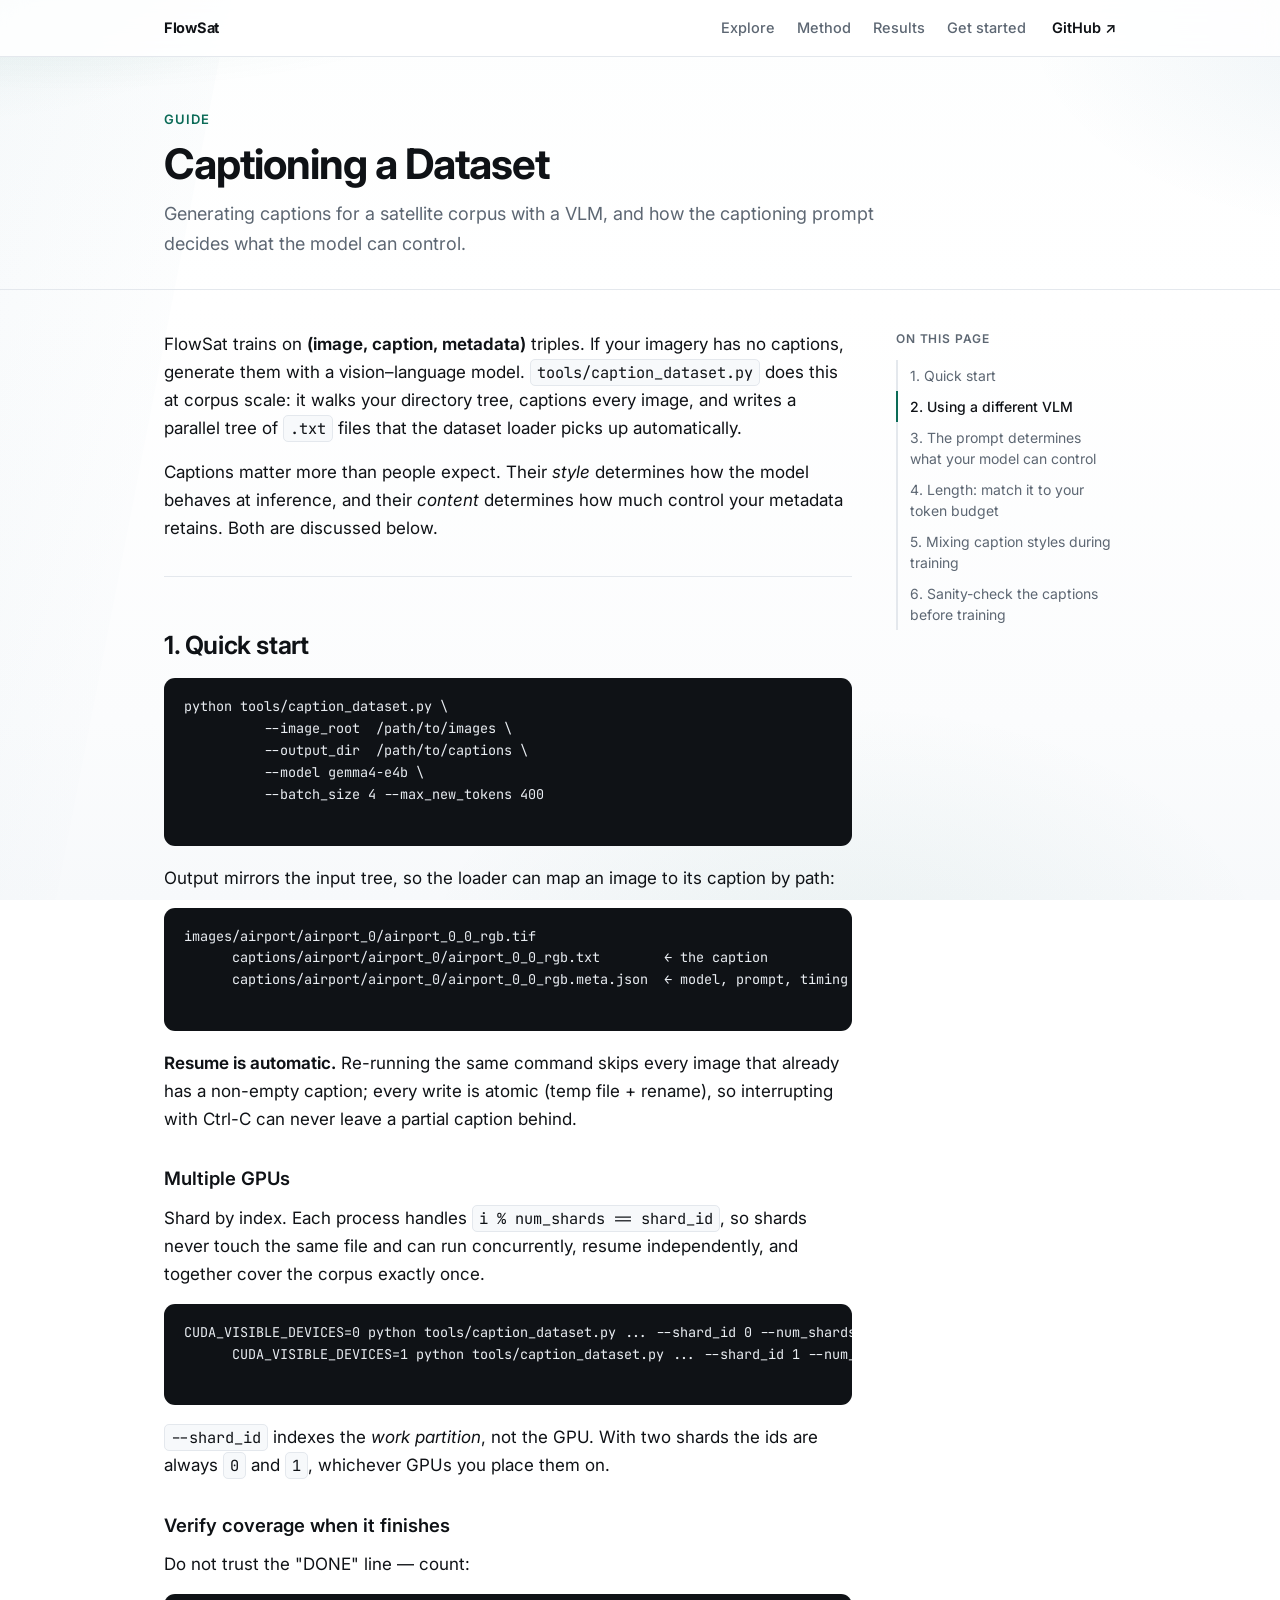
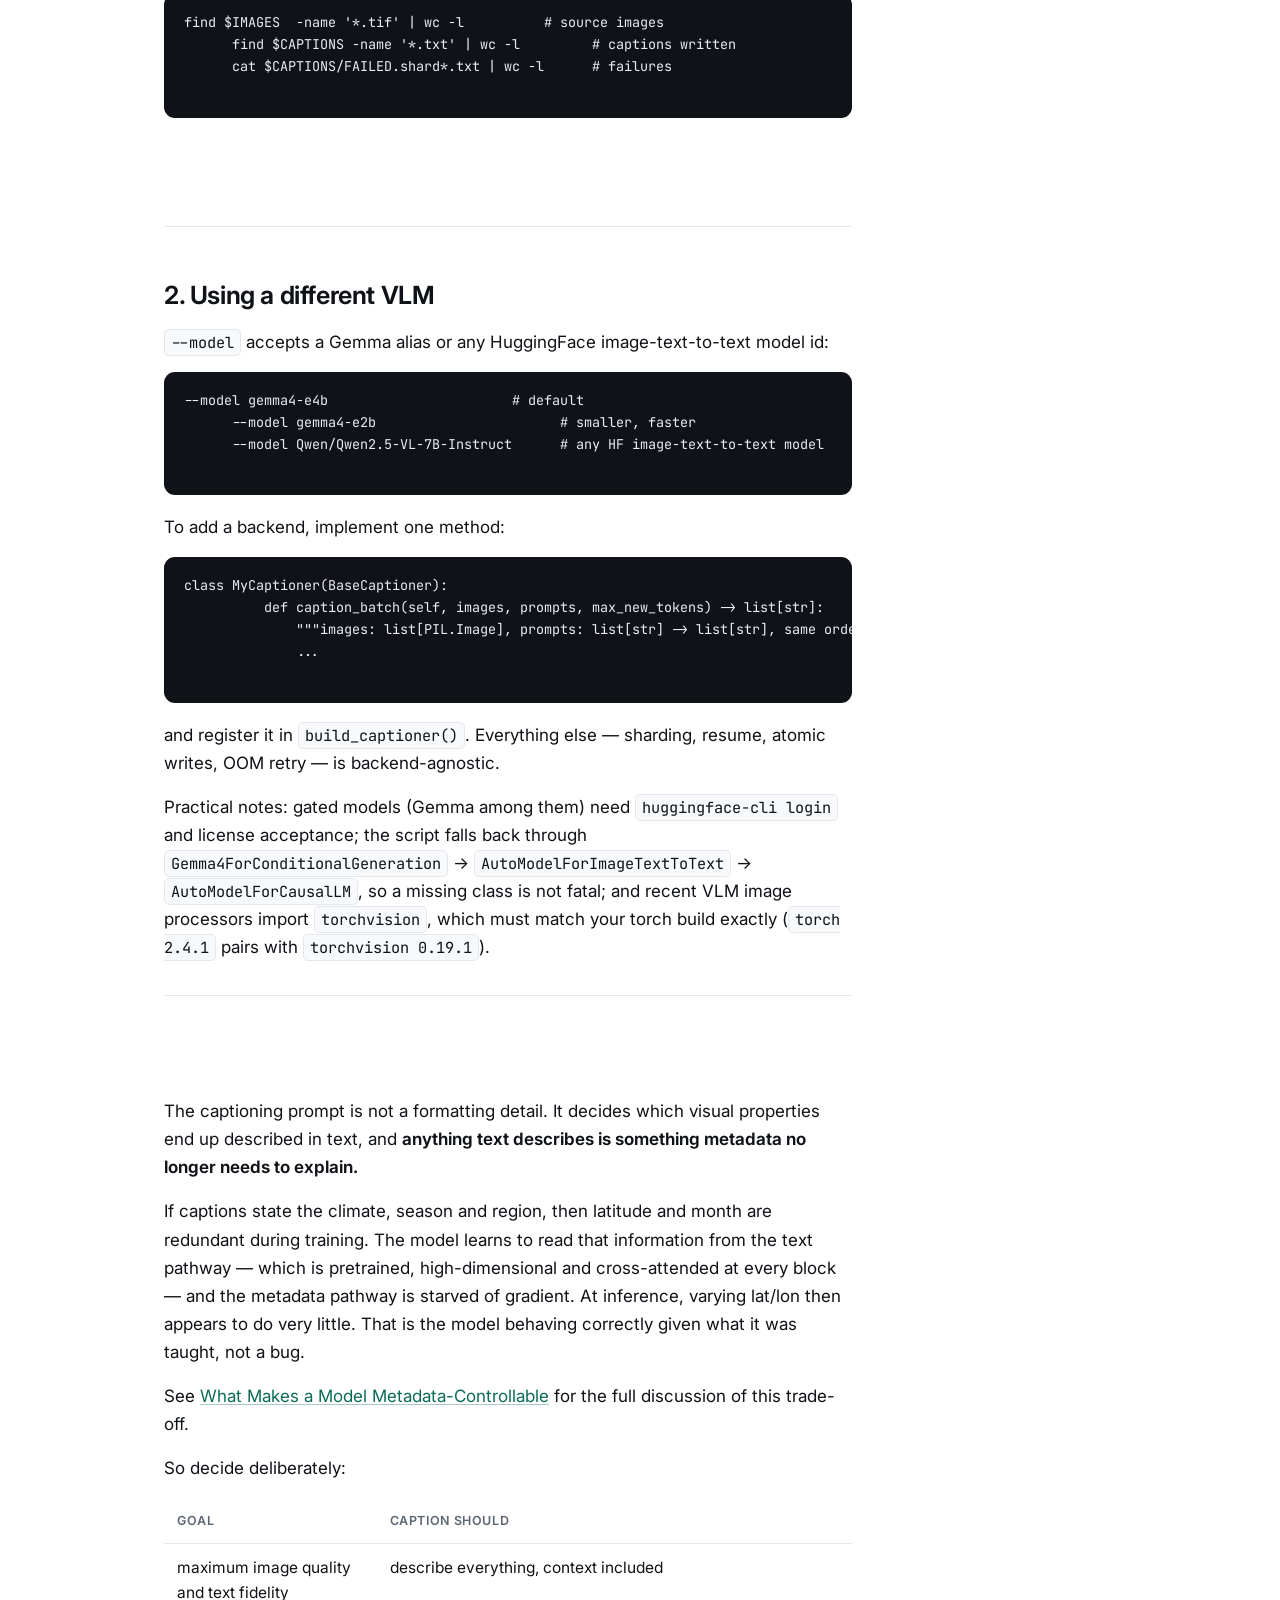
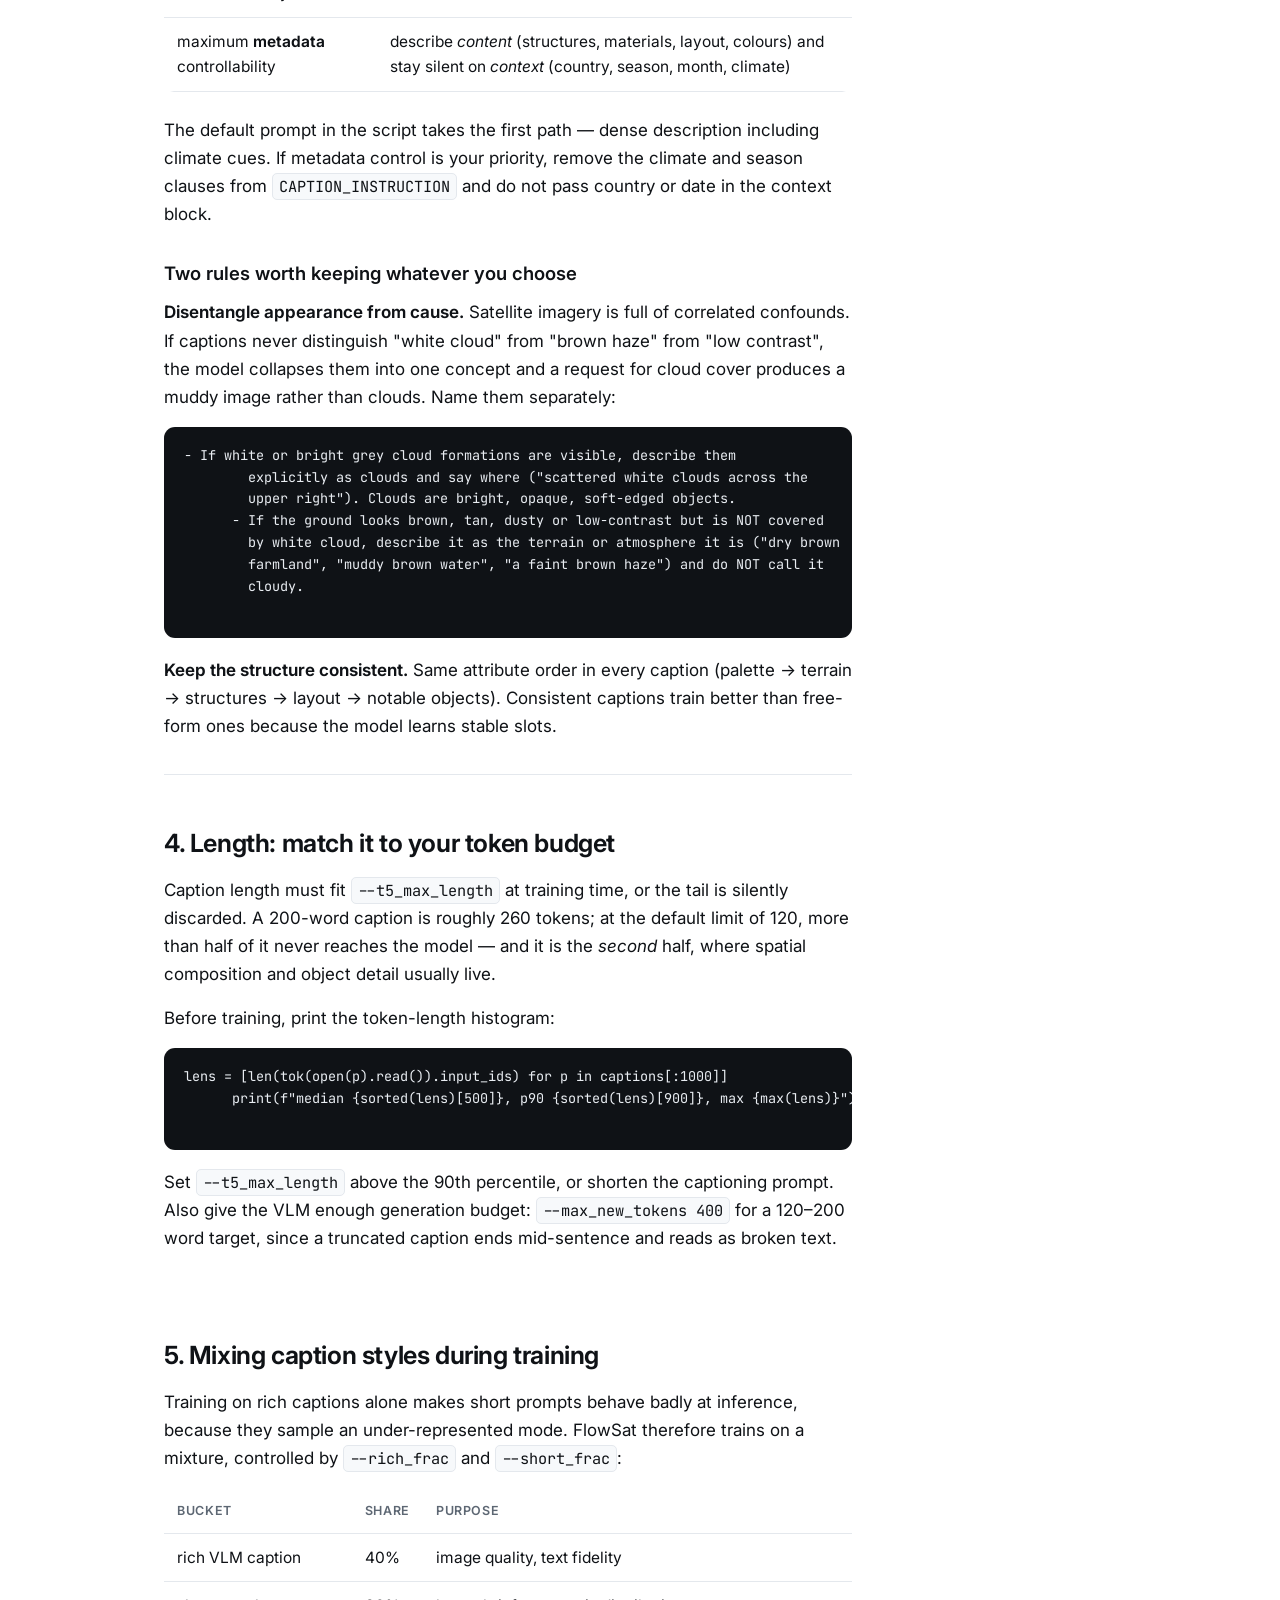
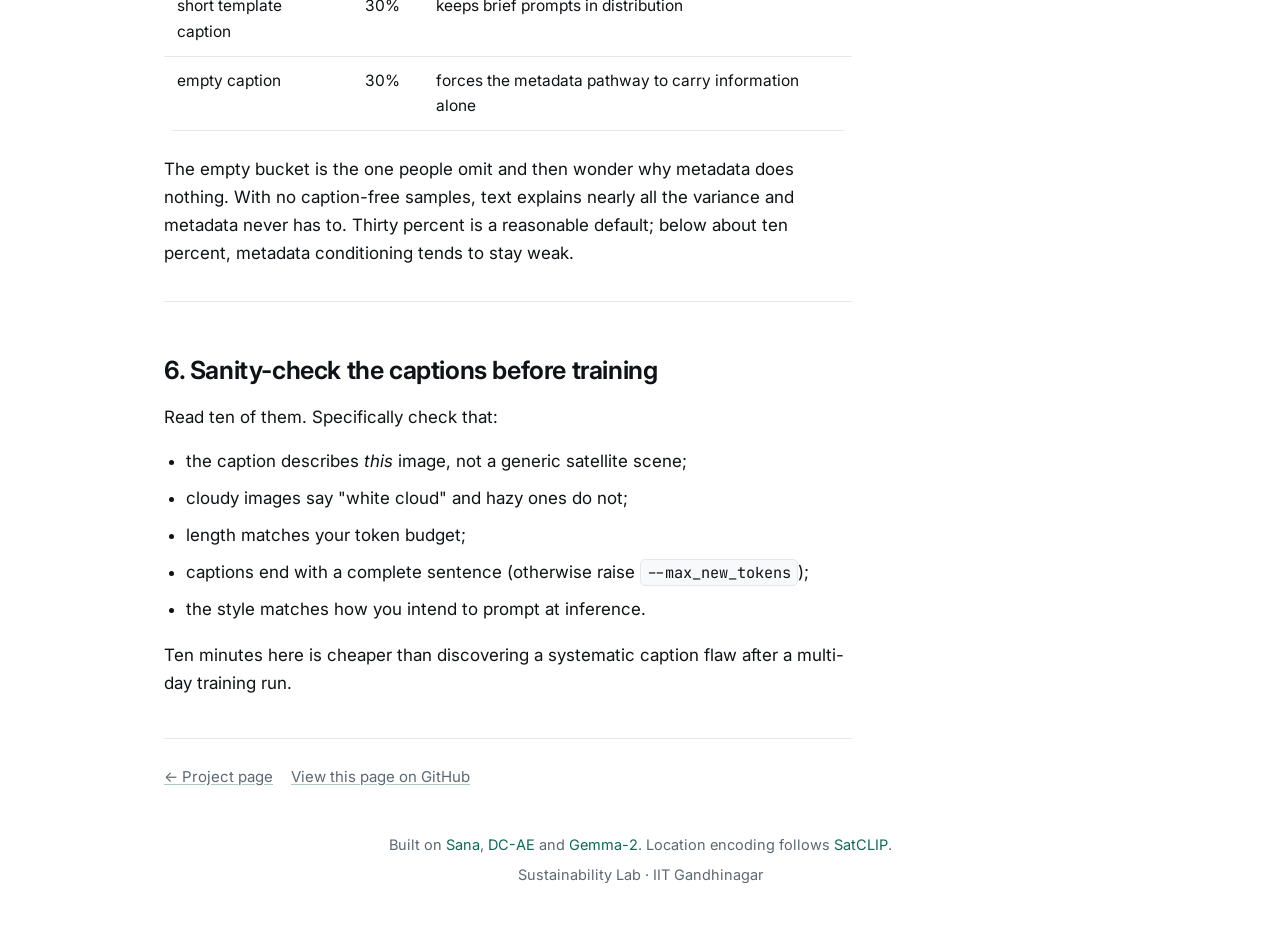
==== commit 36323159: "Give the pages a background, and explicit controls for the two demos Background (site-wide, behind e" ====
--- a/docs/captioning.html
+++ b/docs/captioning.html
@@ -16,6 +16,12 @@
 </head>
 <body>
 <div id="prog"></div>
+<div id="bg" aria-hidden="true">
+  <div class="mesh"></div>
+  <div class="graticule"></div>
+  <div class="scan"></div>
+  <div class="grain"></div>
+</div>
 
 <nav><div class="wrap">
   <a class="brand" href="./">FlowSat</a>
--- a/docs/static/doc.css
+++ b/docs/static/doc.css
@@ -131,3 +131,40 @@
   .js article>*{opacity:1;transform:none;transition:none}
   #prog{transition:none}
 }
+
+/* ---------- background: graticule, drift, satellite pass, grain ----------- */
+body{background:transparent}
+#bg{position:fixed;inset:0;z-index:-2;pointer-events:none;overflow:hidden;
+  background:linear-gradient(180deg,#fdfefe 0%,#fff 34%,#fbfcfd 80%,#f7f9fb 100%)}
+#bg>div{position:absolute}
+#bg .mesh{inset:-30%;
+  background:
+    radial-gradient(32% 28% at 16% 10%,rgba(11,107,87,.10),transparent 62%),
+    radial-gradient(28% 24% at 86% 20%,rgba(20,96,140,.065),transparent 62%),
+    radial-gradient(34% 30% at 60% 86%,rgba(11,107,87,.055),transparent 62%);
+  animation:meshdrift 46s ease-in-out infinite alternate}
+#bg .graticule{inset:-6%;background:url("static/grid.svg") repeat;
+  background-size:520px 520px;animation:gridpan 120s linear infinite;
+  -webkit-mask-image:radial-gradient(76% 62% at 50% 26%,#000 30%,transparent 82%);
+  mask-image:radial-gradient(76% 62% at 50% 26%,#000 30%,transparent 82%)}
+#bg .scan{top:-40%;left:-45%;width:55%;height:190%;transform:rotate(11deg);
+  background:linear-gradient(96deg,transparent 0%,rgba(11,107,87,.04) 42%,
+    rgba(255,255,255,.5) 50%,rgba(20,96,140,.035) 58%,transparent 100%);
+  animation:pass 40s linear infinite}
+#bg .grain{inset:0;background:url("static/noise.svg") repeat;background-size:180px 180px;
+  opacity:.026;mix-blend-mode:multiply}
+@keyframes meshdrift{
+  0%{transform:translate3d(-2%,-1%,0) scale(1)}
+  50%{transform:translate3d(1.5%,1.5%,0) scale(1.06)}
+  100%{transform:translate3d(2%,-1.5%,0) scale(1.02)}}
+@keyframes gridpan{from{background-position:0 0}to{background-position:520px 520px}}
+@keyframes pass{0%{left:-45%;opacity:0}8%{opacity:1}
+                92%{opacity:1}100%{left:125%;opacity:0}}
+
+header.doc,article,.toc{background:transparent}
+article blockquote{background:rgba(230,242,239,.86);backdrop-filter:blur(6px)}
+article table{background:rgba(255,255,255,.55);border-radius:10px}
+
+@media(prefers-reduced-motion:reduce){
+  #bg .mesh,#bg .graticule,#bg .scan{animation:none}
+}
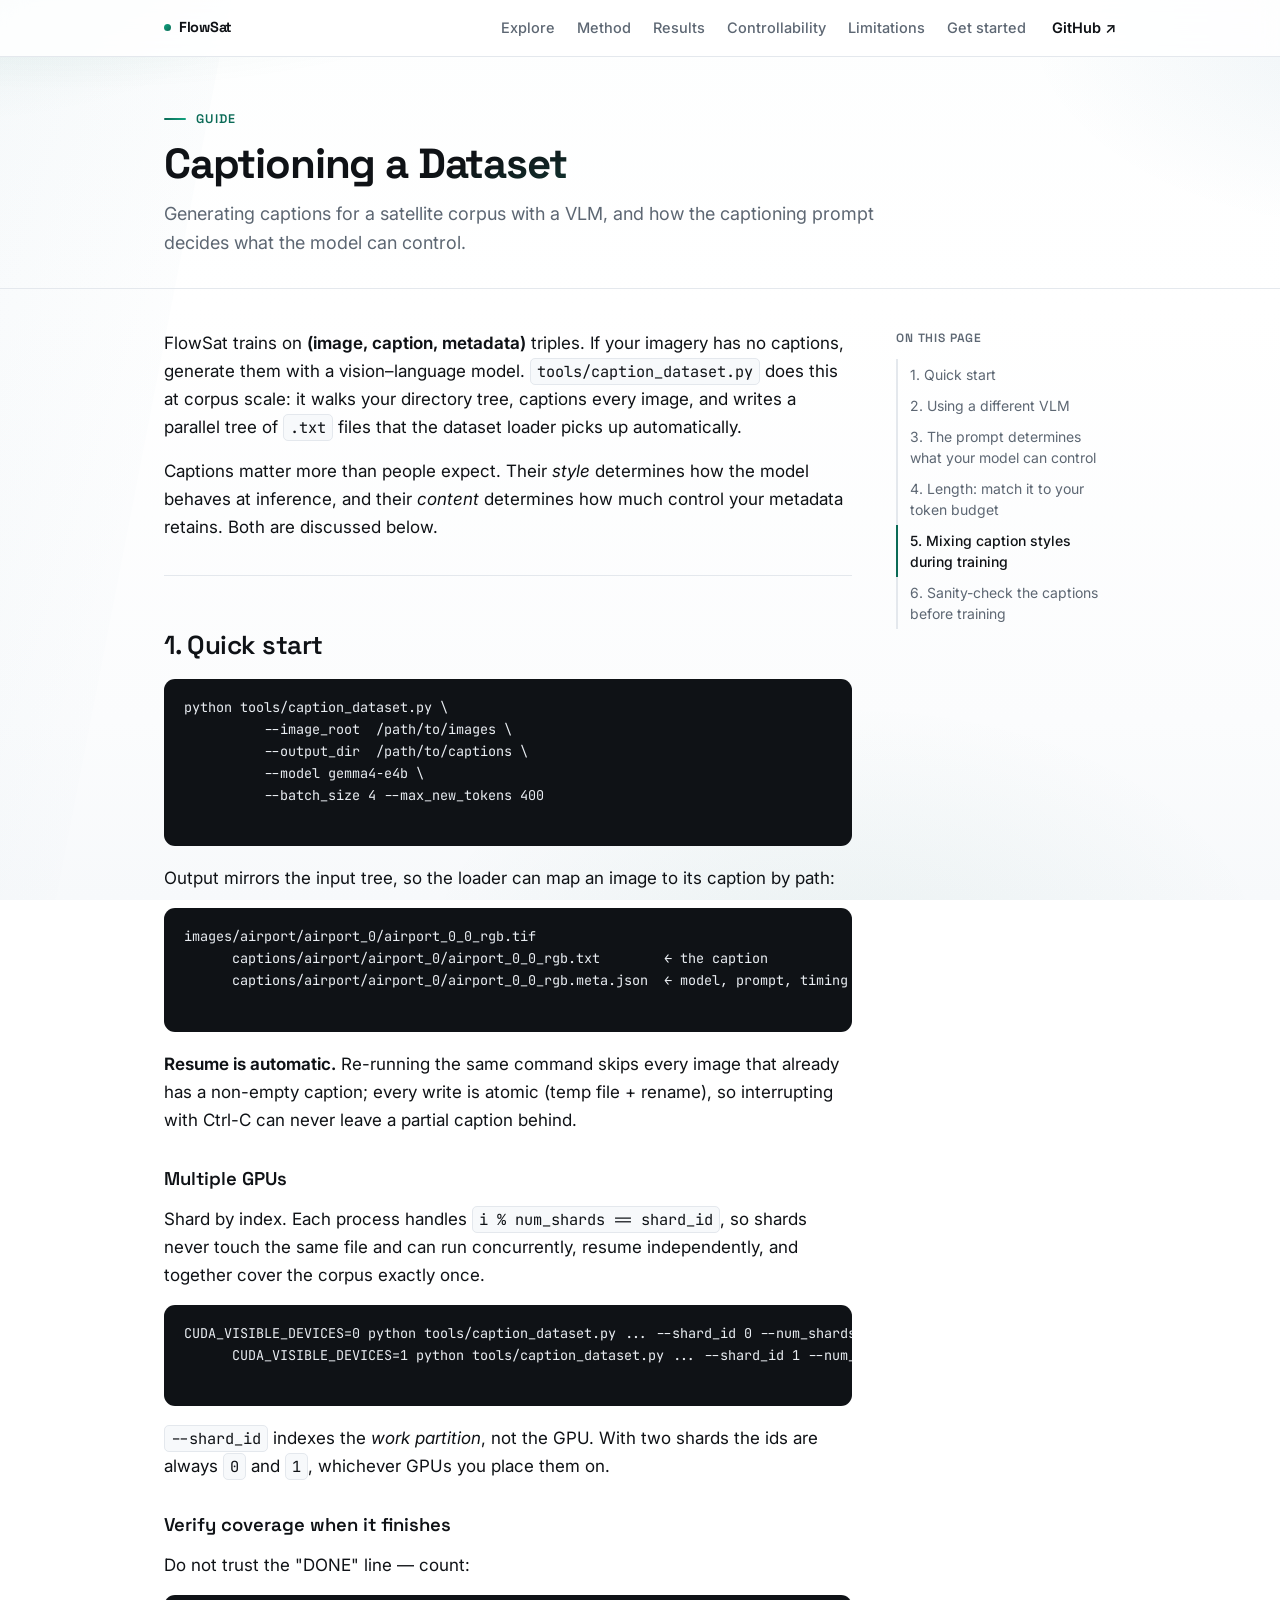
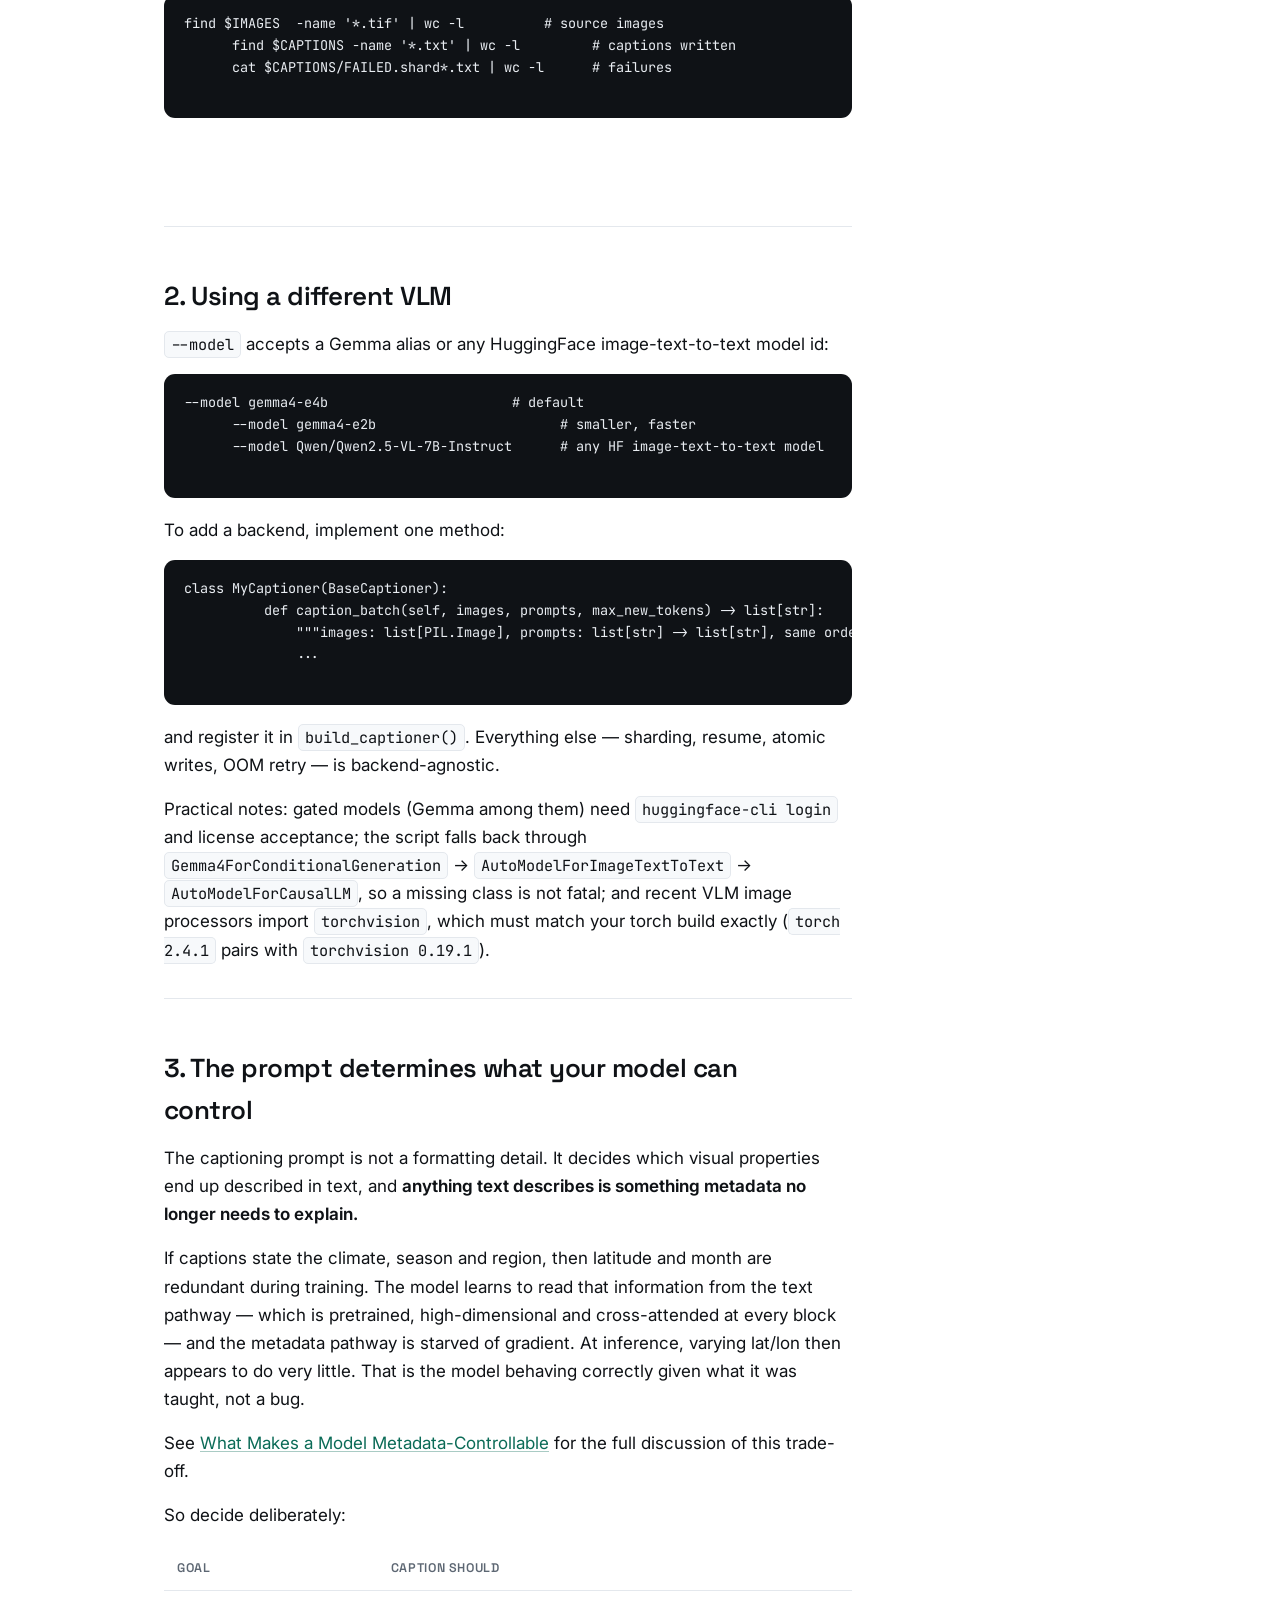
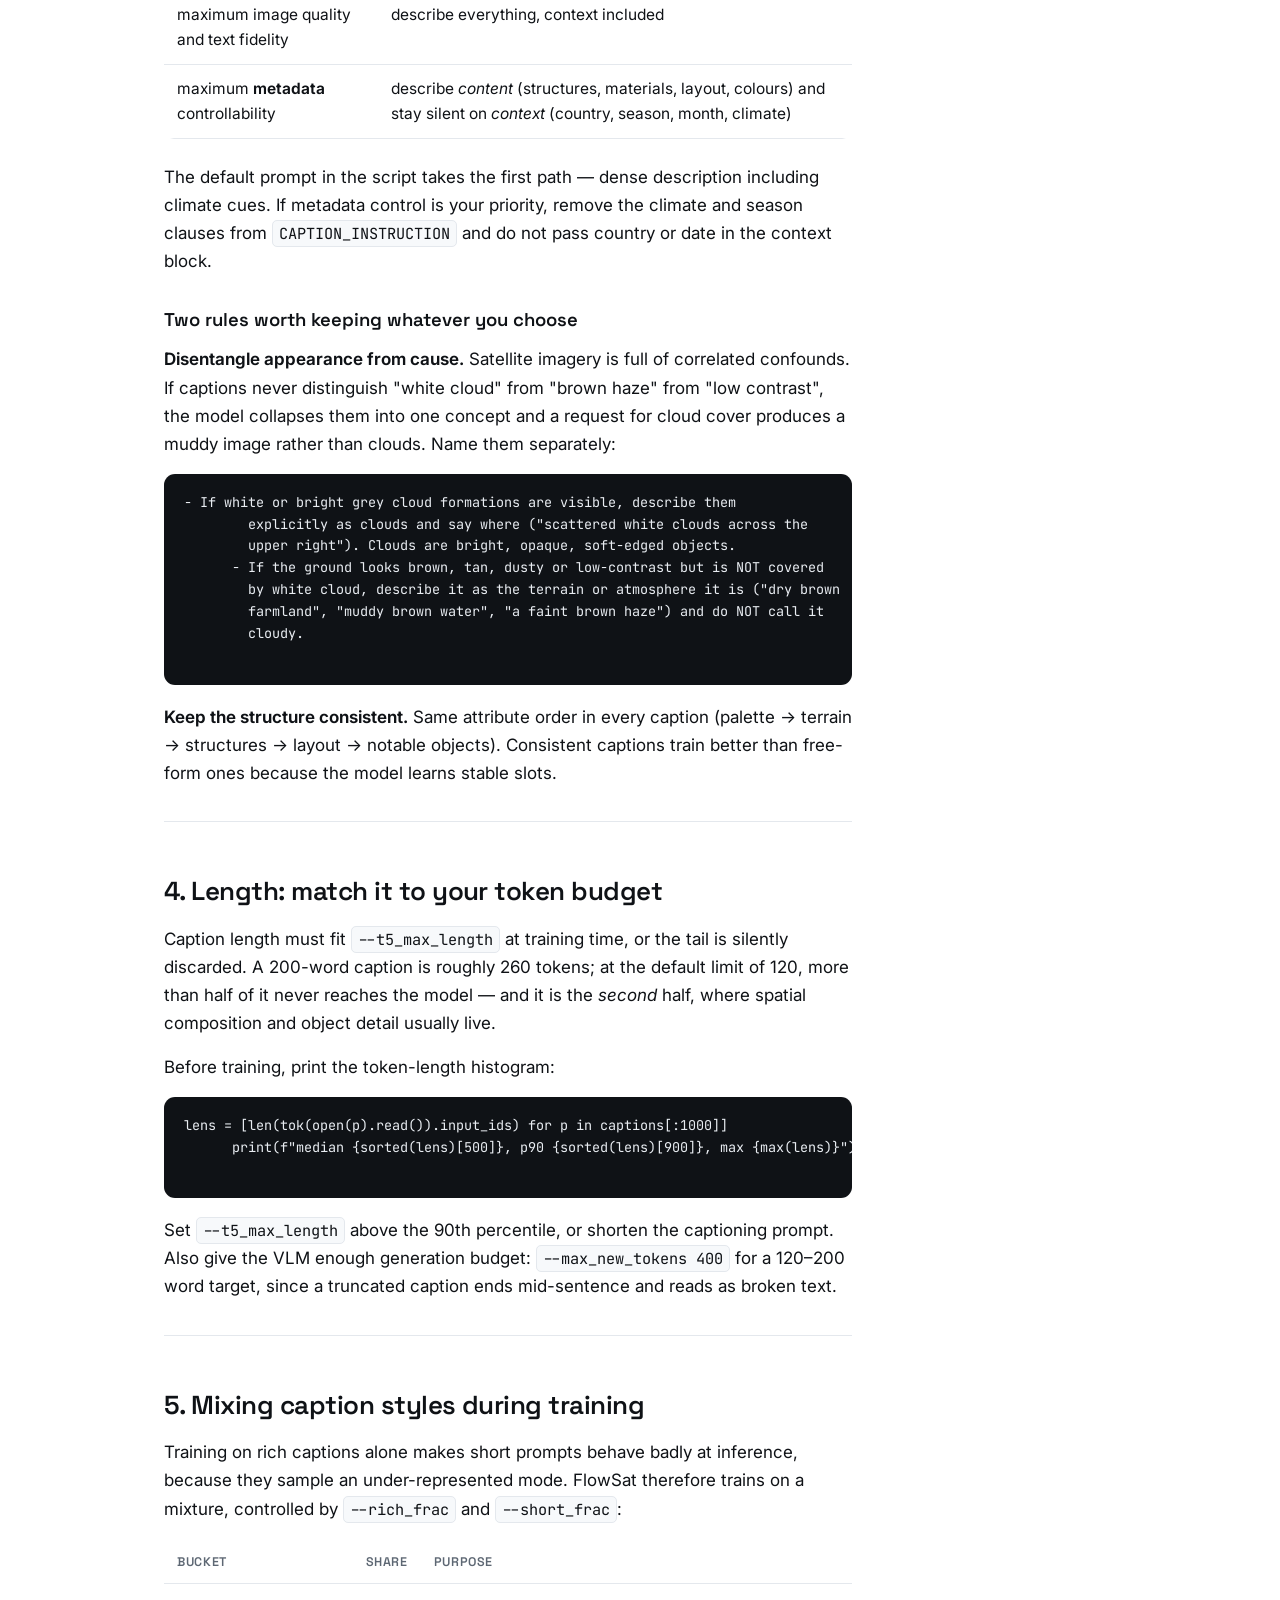
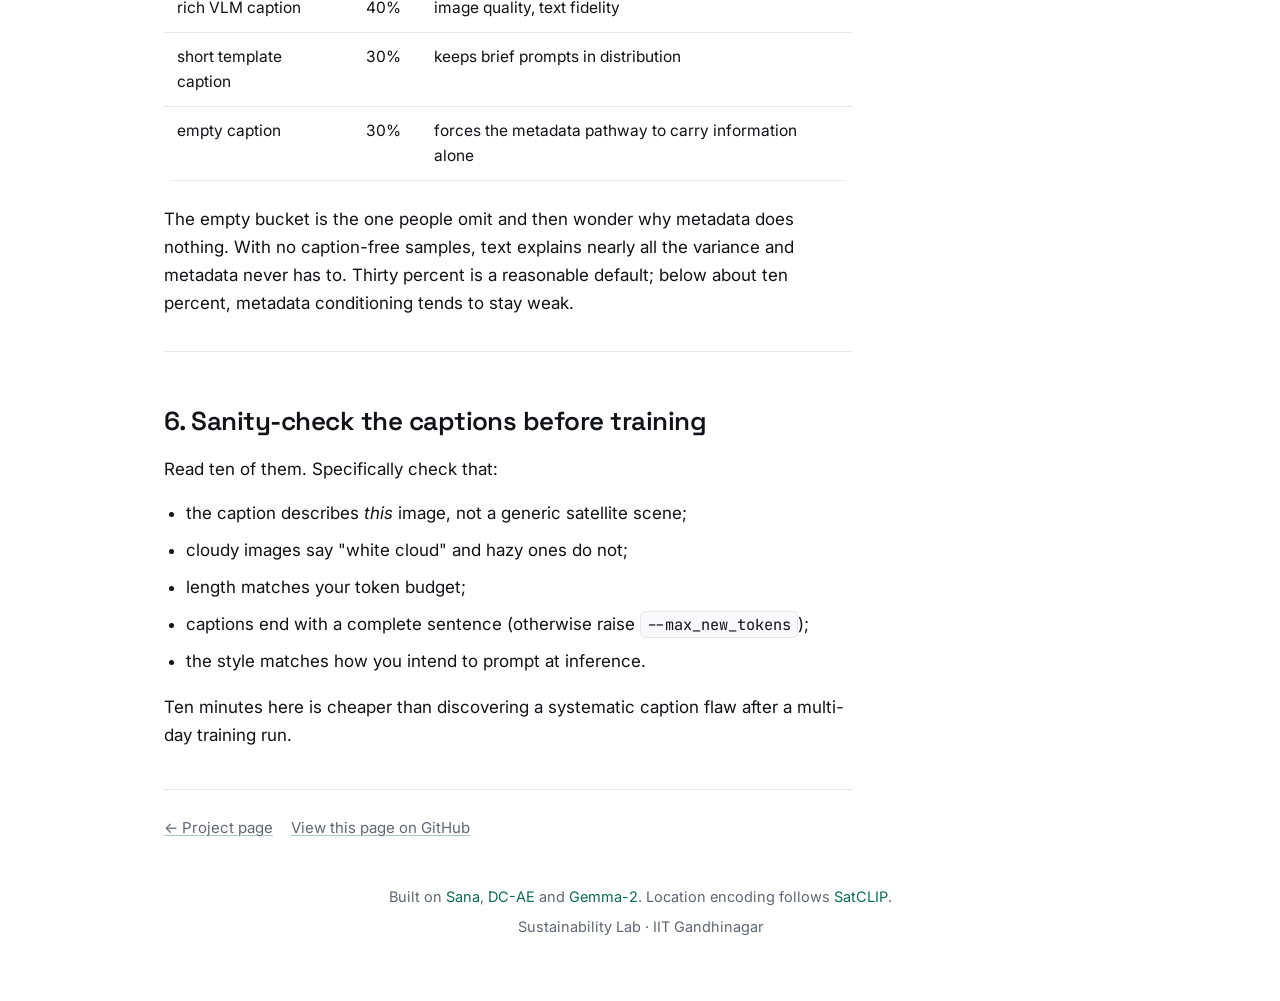
==== commit 8f585663: "Centre trailing card rows, and give the site a sharper visual identity The five Limitations cards la" ====
--- a/docs/captioning.html
+++ b/docs/captioning.html
@@ -10,7 +10,7 @@
 <meta property="og:url" content="https://dsp81.github.io/flowsat-satellite-image/captioning.html">
 <link rel="preconnect" href="https://fonts.googleapis.com">
 <link rel="preconnect" href="https://fonts.gstatic.com" crossorigin>
-<link href="https://fonts.googleapis.com/css2?family=Inter:wght@400;500;600;700&family=JetBrains+Mono:wght@400;500&display=swap" rel="stylesheet">
+<link href="https://fonts.googleapis.com/css2?family=Inter:wght@400;500;600;700&family=Space+Grotesk:wght@500;600;700&family=JetBrains+Mono:wght@400;500&display=swap" rel="stylesheet">
 <link rel="stylesheet" href="static/doc.css">
 <script>document.documentElement.className+=" js"</script>
 </head>
@@ -27,7 +27,8 @@
   <a class="brand" href="./">FlowSat</a>
   <span class="links" style="display:flex;gap:22px">
     <a href="./#explore">Explore</a><a href="./#method">Method</a>
-    <a href="./#results">Results</a><a href="./#start">Get started</a>
+    <a href="./#results">Results</a><a href="./#control">Controllability</a>
+    <a href="./#limits">Limitations</a><a href="./#start">Get started</a>
   </span>
   <a href="https://github.com/dsp81/flowsat-satellite-image" style="font-weight:600;color:var(--ink)">GitHub &#8599;</a>
 </div></nav>
--- a/docs/static/doc.css
+++ b/docs/static/doc.css
@@ -2,8 +2,10 @@
    Generated pages link this file; edit here, not in the generated HTML. */
 :root{
   --ink:#0f1216; --mut:#5d6773; --line:#e4e8ed; --bg:#fff; --soft:#f7f9fb;
-  --acc:#0b6b57; --accs:#e6f2ef; --max:1000px;
+  --acc:#0b6b57; --acc2:#12a37f; --accs:#e6f2ef; --max:1000px;
+  --disp:"Space Grotesk",Inter,-apple-system,sans-serif;
 }
+h1,h2,h3,h4,.kicker,nav .brand,.toc .t,article th{font-family:var(--disp)}
 *{box-sizing:border-box}
 html{scroll-behavior:smooth; scroll-padding-top:76px}
 body{margin:0;background:var(--bg);color:var(--ink);
@@ -15,17 +17,26 @@
 nav{position:sticky;top:0;z-index:50;background:rgba(255,255,255,.86);
   backdrop-filter:blur(12px);border-bottom:1px solid var(--line)}
 nav .wrap{display:flex;align-items:center;gap:26px;height:56px}
-nav .brand{font-weight:700;letter-spacing:-.02em;margin-right:auto;color:var(--ink)}
+nav .brand{font-weight:700;letter-spacing:-.02em;margin-right:auto;color:var(--ink);
+  display:flex;align-items:center;gap:8px}
+nav .brand::before{content:"";width:7px;height:7px;border-radius:50%;flex:none;
+  background:linear-gradient(135deg,var(--acc2),var(--acc))}
 nav .brand:hover{text-decoration:none}
 nav a{color:var(--mut);font-size:14.5px;font-weight:500}
 nav a:hover{color:var(--ink);text-decoration:none}
 @media(max-width:700px){nav .links{display:none}}
 
 header.doc{padding:52px 0 30px;border-bottom:1px solid var(--line)}
-.kicker{color:var(--acc);font-size:13px;font-weight:600;letter-spacing:.08em;
-  text-transform:uppercase;margin:0 0 10px}
+.kicker{color:var(--acc);font-size:12.5px;font-weight:600;letter-spacing:.1em;
+  text-transform:uppercase;margin:0 0 10px;display:flex;align-items:center;gap:10px}
+.kicker::before{content:"";width:22px;height:2px;border-radius:2px;flex:none;
+  background:linear-gradient(90deg,var(--acc),var(--acc2))}
 header.doc h1{font-size:clamp(30px,4.4vw,42px);line-height:1.12;font-weight:700;
-  letter-spacing:-.024em;margin:0 0 12px}
+  letter-spacing:-.028em;margin:0 0 12px;color:var(--ink)}
+@supports (-webkit-background-clip:text){
+  header.doc h1{background:linear-gradient(162deg,var(--ink) 34%,#14705c 78%,var(--acc2));
+    -webkit-background-clip:text;background-clip:text;-webkit-text-fill-color:transparent}
+}
 header.doc .sub{font-size:18px;color:var(--mut);max-width:720px;margin:0}
 
 .layout{display:grid;grid-template-columns:minmax(0,1fr) 220px;gap:44px;
@@ -33,7 +44,7 @@
 @media(max-width:900px){.layout{grid-template-columns:minmax(0,1fr);gap:0}}
 
 article{max-width:760px;min-width:0}
-article h2{font-size:25px;font-weight:650;letter-spacing:-.016em;margin:42px 0 12px;
+article h2{font-size:26px;font-weight:600;letter-spacing:-.02em;margin:42px 0 12px;
   padding-top:6px}
 article h2:first-child{margin-top:0}
 article h3{font-size:18.5px;font-weight:600;margin:30px 0 10px}
@@ -43,7 +54,8 @@
 article li>ul,article li>ol{margin:9px 0 0}
 article strong{font-weight:650}
 article hr{border:none;border-top:1px solid var(--line);margin:34px 0}
-article blockquote{margin:20px 0;padding:14px 18px;background:var(--accs);
+article blockquote{margin:20px 0;padding:15px 19px;
+  background:linear-gradient(120deg,var(--accs),#f3f9f7 70%);
   border-left:3px solid var(--acc);border-radius:0 9px 9px 0;color:#28303a}
 article blockquote p:last-child{margin:0}
 
@@ -77,7 +89,7 @@
 
 /* ---------- polish: depth, motion, focus ---------------------------------- */
 #prog{position:fixed;top:0;left:0;height:2px;width:0;z-index:60;
-  background:linear-gradient(90deg,var(--acc),#12a37f);transition:width .08s linear}
+  background:linear-gradient(90deg,var(--acc),var(--acc2));transition:width .08s linear}
 
 a:focus-visible,button:focus-visible{outline:2px solid var(--acc);outline-offset:3px;
   border-radius:4px}
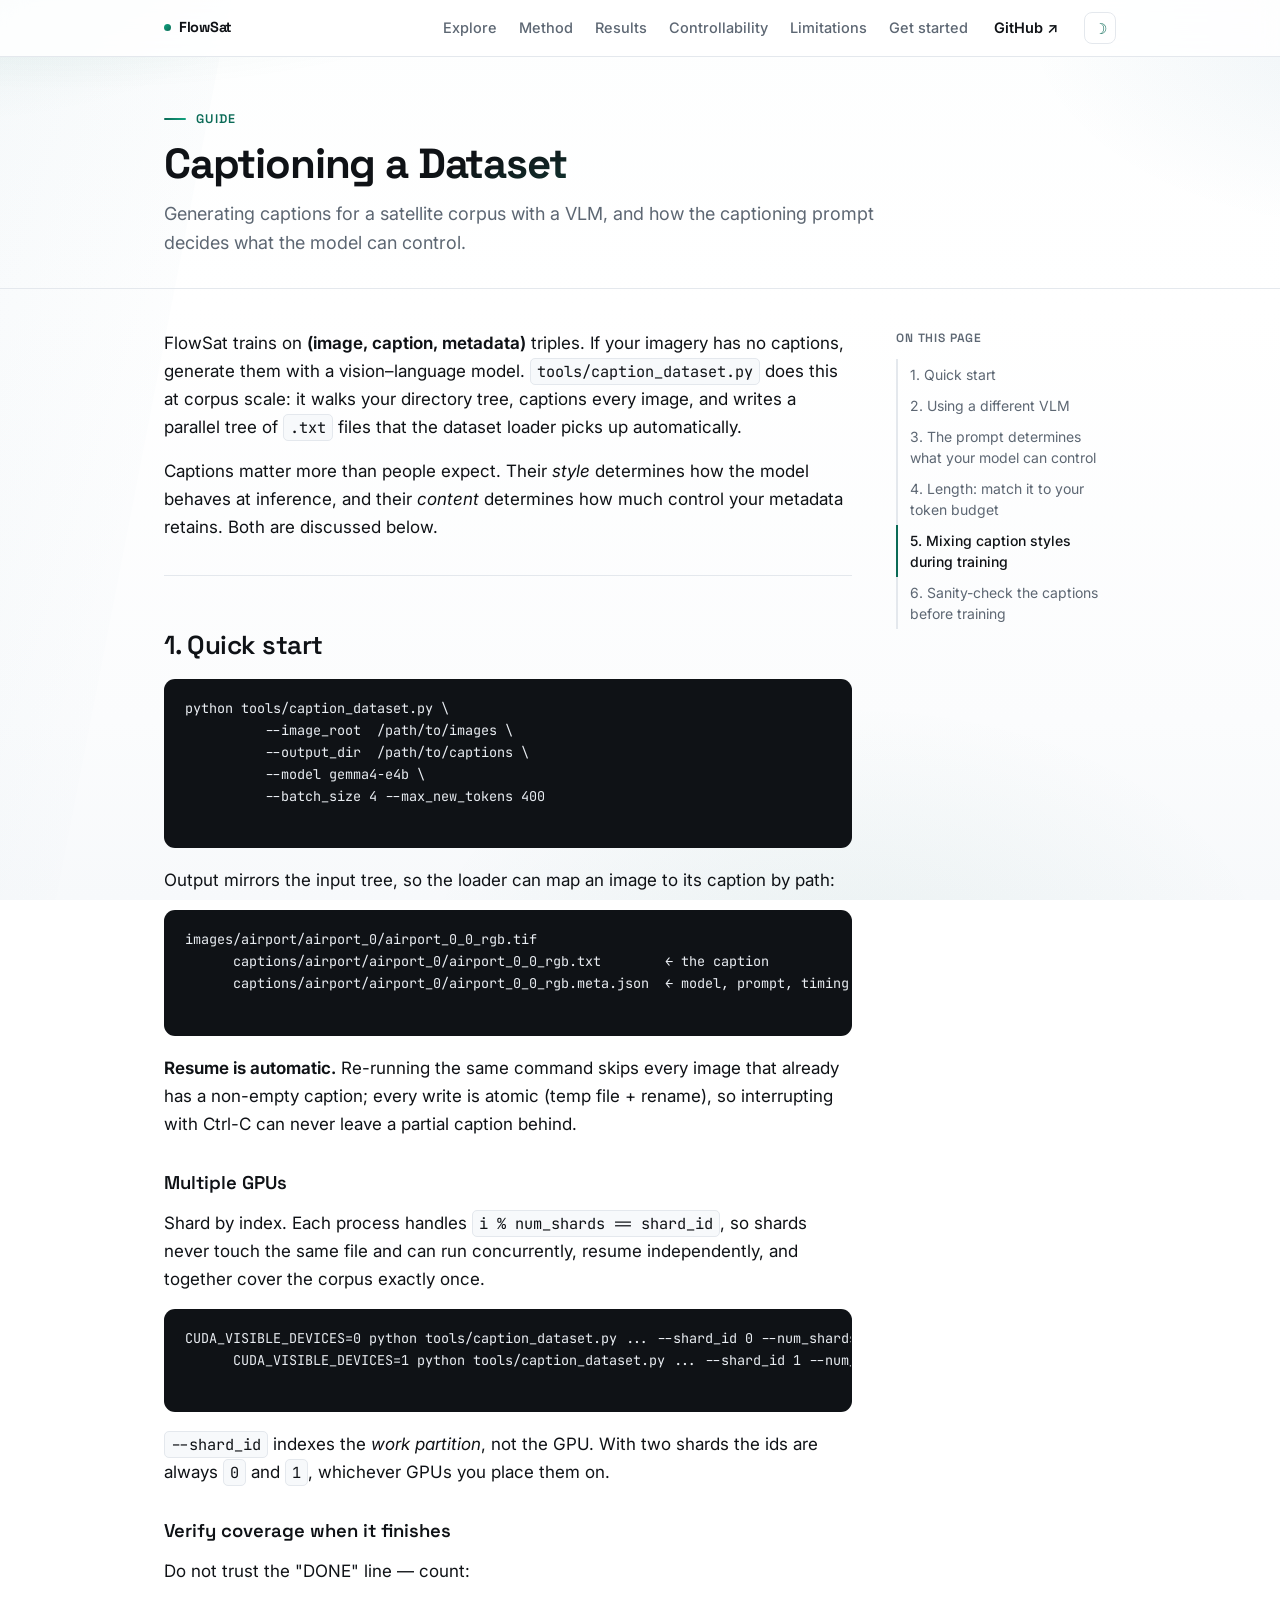
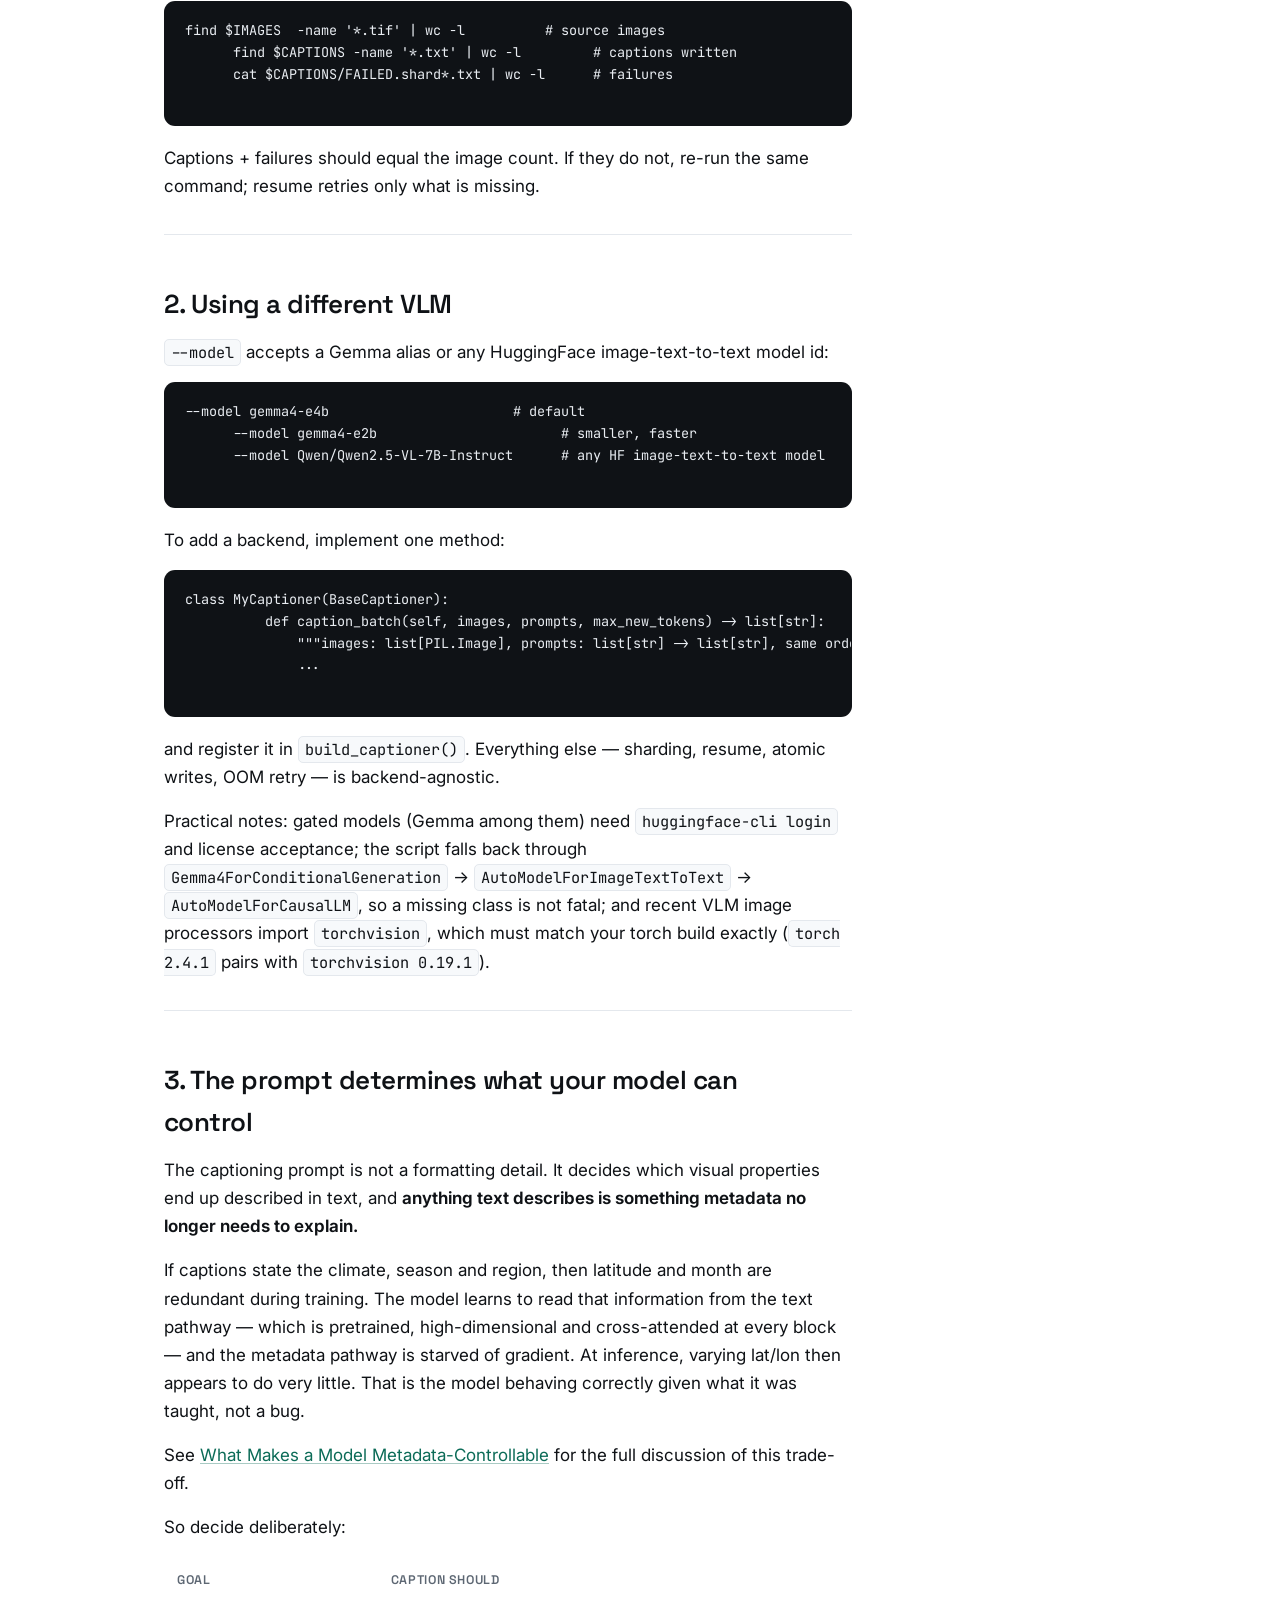
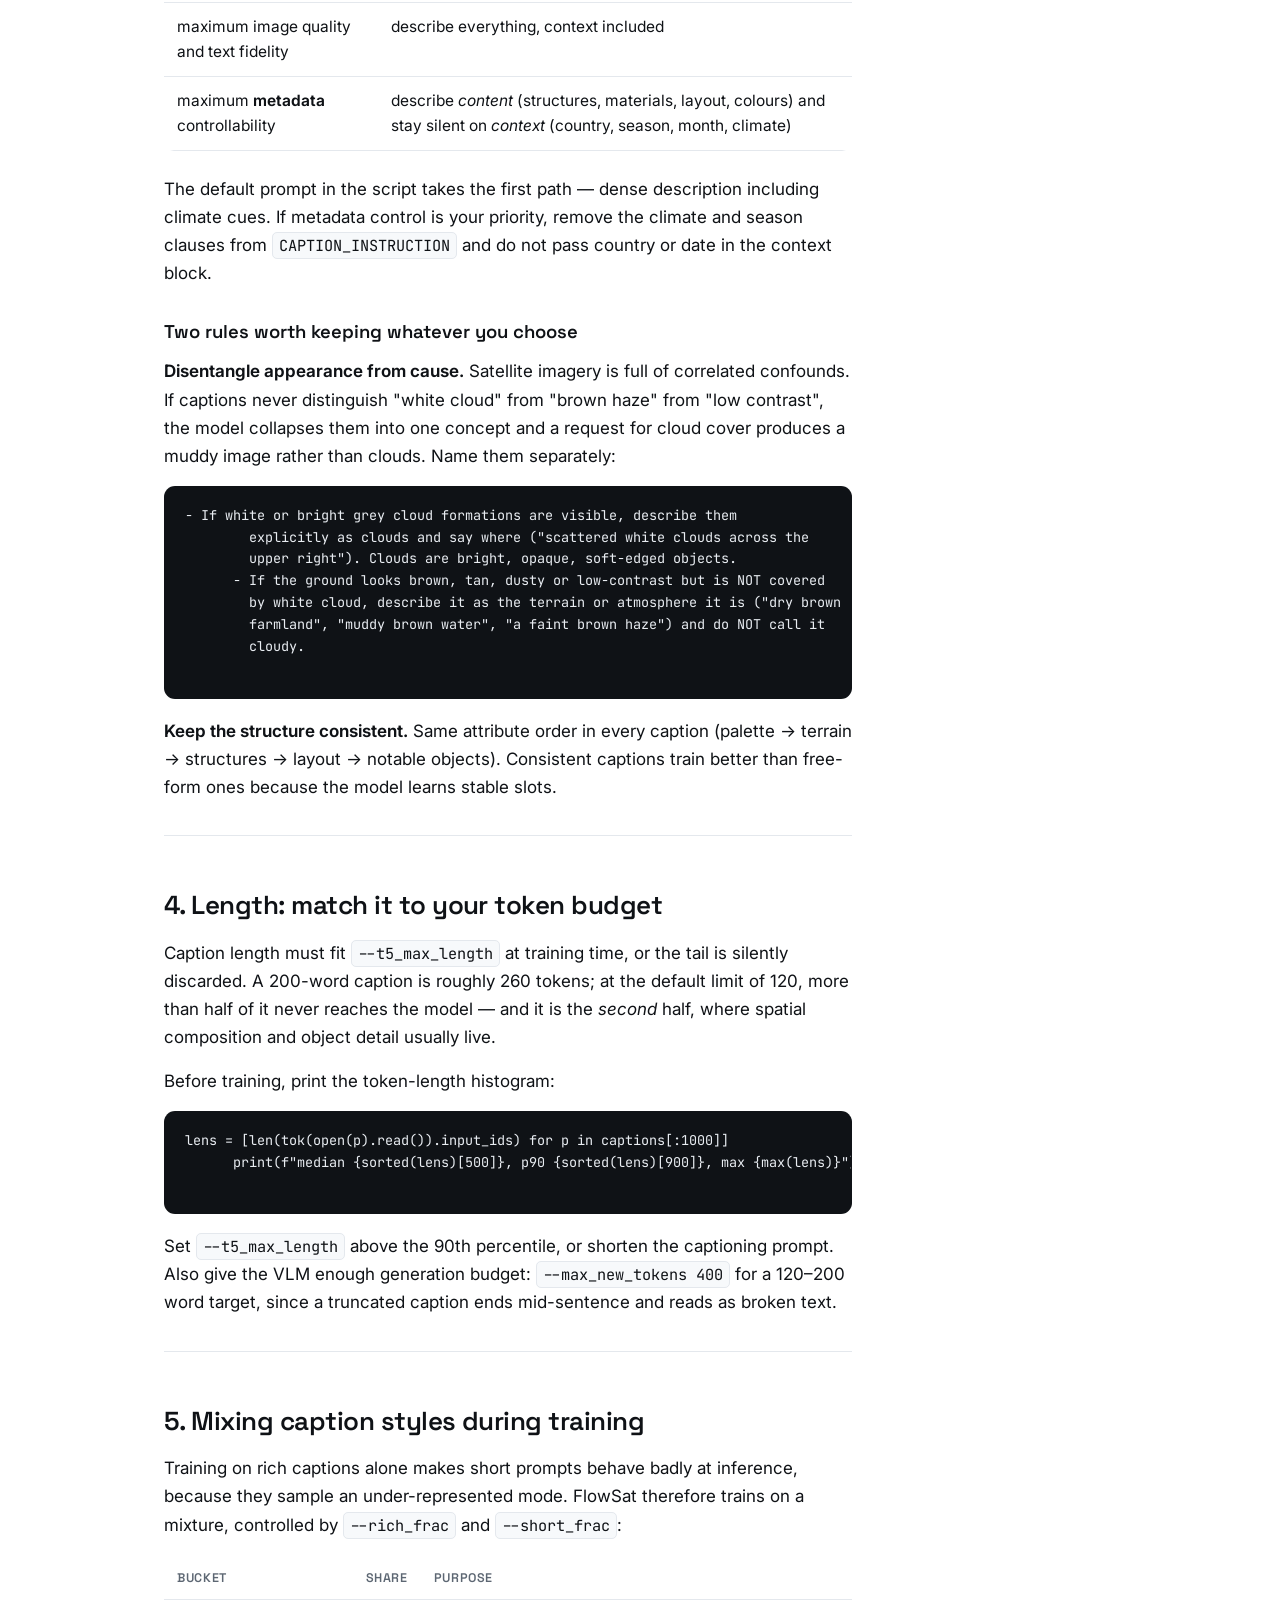
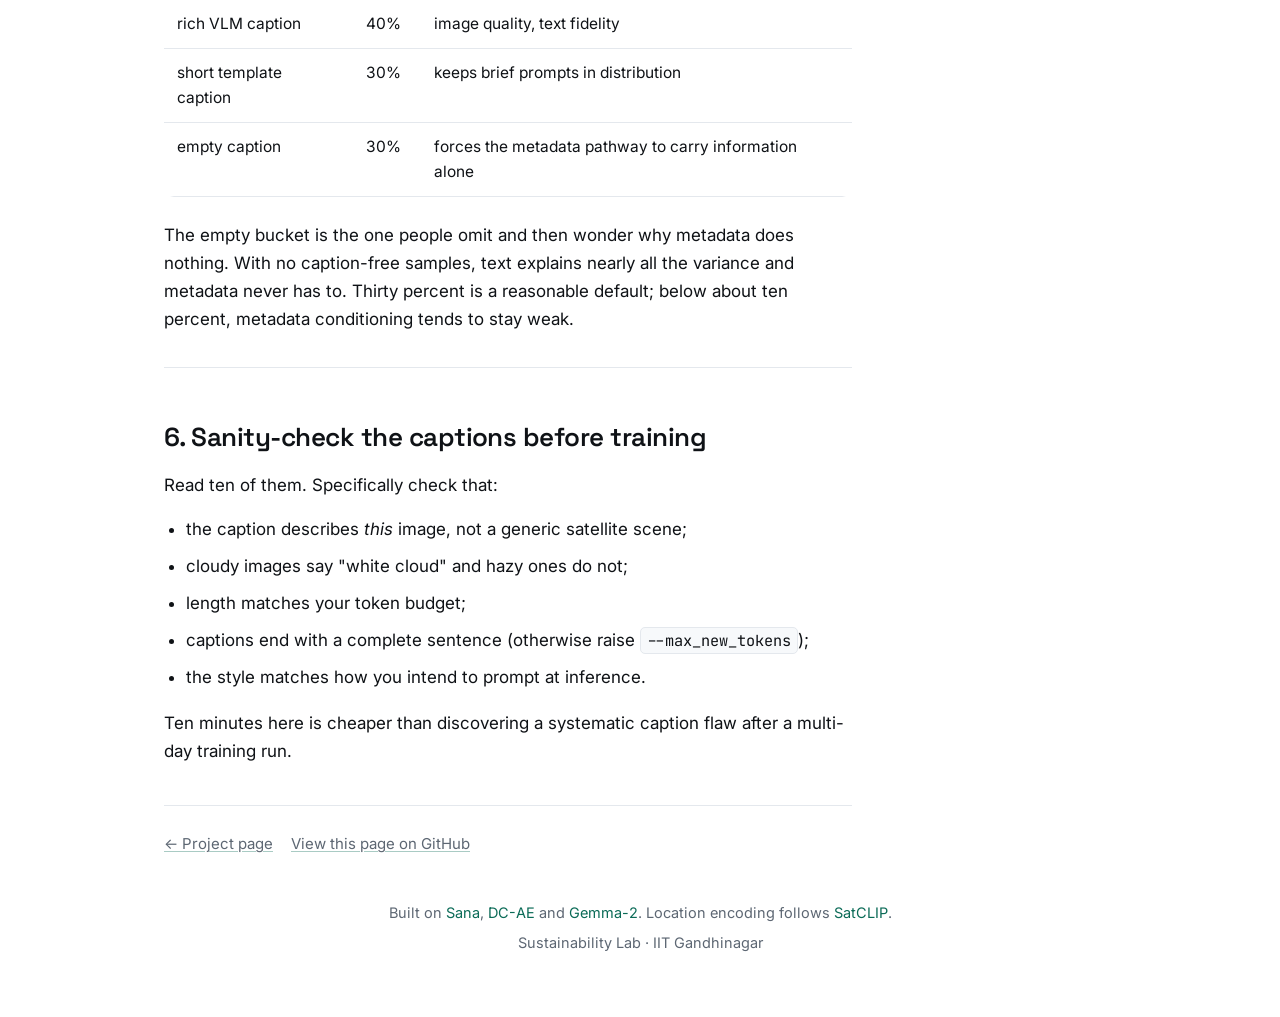
==== commit 2bd0ef1d: "Add a dark theme, following the OS preference with a toggle to override Both the project page and th" ====
--- a/docs/captioning.html
+++ b/docs/captioning.html
@@ -12,7 +12,10 @@
 <link rel="preconnect" href="https://fonts.gstatic.com" crossorigin>
 <link href="https://fonts.googleapis.com/css2?family=Inter:wght@400;500;600;700&family=Space+Grotesk:wght@500;600;700&family=JetBrains+Mono:wght@400;500&display=swap" rel="stylesheet">
 <link rel="stylesheet" href="static/doc.css">
-<script>document.documentElement.className+=" js"</script>
+<script>
+(function(){var r=document.documentElement;r.className+=" js";
+ try{var t=localStorage.getItem("flowsat-theme");if(t)r.setAttribute("data-theme",t);}catch(e){}})();
+</script>
 </head>
 <body>
 <div id="prog"></div>
@@ -31,6 +34,7 @@
     <a href="./#limits">Limitations</a><a href="./#start">Get started</a>
   </span>
   <a href="https://github.com/dsp81/flowsat-satellite-image" style="font-weight:600;color:var(--ink)">GitHub &#8599;</a>
+  <button class="tbtn" id="theme" type="button" aria-label="Switch colour theme">&#9789;</button>
 </div></nav>
 
 <header class="doc"><div class="wrap">
@@ -273,6 +277,23 @@
 }),{rootMargin:'-12% 0px -72% 0px'});
 document.querySelectorAll('article h2[id]').forEach(h=>spy.observe(h));
 
+/* colour theme: OS preference by default, button overrides, choice remembered */
+(()=>{
+  const root=document.documentElement, btn=document.getElementById('theme'),
+        mq=matchMedia('(prefers-color-scheme:dark)');
+  if(!btn) return;
+  const isDark=()=>{const t=root.getAttribute('data-theme');return t?t==='dark':mq.matches;};
+  const sync=()=>{const d=isDark();
+    btn.innerHTML=d?'&#9788;':'&#9789;';
+    btn.setAttribute('aria-label',d?'Switch to the light theme':'Switch to the dark theme');
+    btn.setAttribute('title',btn.getAttribute('aria-label'));};
+  btn.onclick=()=>{const next=isDark()?'light':'dark';
+    root.setAttribute('data-theme',next);
+    try{localStorage.setItem('flowsat-theme',next)}catch(e){}
+    sync();};
+  mq.addEventListener('change',sync); sync();
+})();
+
 /* copy button on every code block */
 document.querySelectorAll('article pre').forEach(pre=>{
   const b=document.createElement('button');
--- a/docs/static/doc.css
+++ b/docs/static/doc.css
@@ -4,7 +4,54 @@
   --ink:#0f1216; --mut:#5d6773; --line:#e4e8ed; --bg:#fff; --soft:#f7f9fb;
   --acc:#0b6b57; --acc2:#12a37f; --accs:#e6f2ef; --max:1000px;
   --disp:"Space Grotesk",Inter,-apple-system,sans-serif;
-}
+  --lead:#28303a; --panel:#fff; --nav-bg:rgba(255,255,255,.86);
+  --code-bg:#0f1216; --code-fg:#e9edf2; --code-edge:transparent;
+  --quote-bg:rgba(230,242,239,.86); --table-bg:rgba(255,255,255,.55);
+  --page-grad:linear-gradient(180deg,#fdfefe 0%,#fff 34%,#fbfcfd 80%,#f7f9fb 100%);
+  --mesh-grad:radial-gradient(32% 28% at 16% 10%,rgba(11,107,87,.10),transparent 62%),
+              radial-gradient(28% 24% at 86% 20%,rgba(20,96,140,.065),transparent 62%),
+              radial-gradient(34% 30% at 60% 86%,rgba(11,107,87,.055),transparent 62%);
+  --scan-grad:linear-gradient(96deg,transparent 0%,rgba(11,107,87,.04) 42%,
+              rgba(255,255,255,.5) 50%,rgba(20,96,140,.035) 58%,transparent 100%);
+  --grain-blend:multiply; --grain-op:.026; --grat-filter:none; --grat-op:1;
+}
+
+/* Dark theme. Mirrors index.html: the media query is the default and
+   [data-theme] is the explicit choice the nav button stores. */
+:root[data-theme="dark"]{
+  --ink:#e7edf2; --mut:#93a3b0; --line:#232c34; --bg:#0b0f12; --soft:#131a20;
+  --acc:#3cc9a3; --acc2:#6fe6c3; --accs:rgba(60,201,163,.13);
+  --lead:#c6d1db; --panel:#151d24; --nav-bg:rgba(11,15,18,.82);
+  --code-bg:#070b0e; --code-fg:#dde5ec; --code-edge:#1d262d;
+  --quote-bg:rgba(60,201,163,.10); --table-bg:rgba(21,29,36,.55);
+  --page-grad:linear-gradient(180deg,#0c1114 0%,#0b0f12 34%,#0a1013 76%,#080d10 100%);
+  --mesh-grad:radial-gradient(32% 28% at 16% 10%,rgba(60,201,163,.10),transparent 62%),
+              radial-gradient(28% 24% at 86% 20%,rgba(52,140,190,.08),transparent 62%),
+              radial-gradient(34% 30% at 60% 86%,rgba(60,201,163,.06),transparent 62%);
+  --scan-grad:linear-gradient(96deg,transparent 0%,rgba(60,201,163,.05) 42%,
+              rgba(150,220,205,.09) 50%,rgba(52,140,190,.05) 58%,transparent 100%);
+  --grain-blend:screen; --grain-op:.05; --grat-filter:invert(1); --grat-op:.42;
+}
+@media(prefers-color-scheme:dark){:root:not([data-theme="light"]){
+  --ink:#e7edf2; --mut:#93a3b0; --line:#232c34; --bg:#0b0f12; --soft:#131a20;
+  --acc:#3cc9a3; --acc2:#6fe6c3; --accs:rgba(60,201,163,.13);
+  --lead:#c6d1db; --panel:#151d24; --nav-bg:rgba(11,15,18,.82);
+  --code-bg:#070b0e; --code-fg:#dde5ec; --code-edge:#1d262d;
+  --quote-bg:rgba(60,201,163,.10); --table-bg:rgba(21,29,36,.55);
+  --page-grad:linear-gradient(180deg,#0c1114 0%,#0b0f12 34%,#0a1013 76%,#080d10 100%);
+  --mesh-grad:radial-gradient(32% 28% at 16% 10%,rgba(60,201,163,.10),transparent 62%),
+              radial-gradient(28% 24% at 86% 20%,rgba(52,140,190,.08),transparent 62%),
+              radial-gradient(34% 30% at 60% 86%,rgba(60,201,163,.06),transparent 62%);
+  --scan-grad:linear-gradient(96deg,transparent 0%,rgba(60,201,163,.05) 42%,
+              rgba(150,220,205,.09) 50%,rgba(52,140,190,.05) 58%,transparent 100%);
+  --grain-blend:screen; --grain-op:.05; --grat-filter:invert(1); --grat-op:.42;
+}}
+
+.tbtn{background:none;border:1px solid var(--line);border-radius:8px;cursor:pointer;
+  width:32px;height:32px;display:flex;align-items:center;justify-content:center;
+  color:var(--acc);font-size:15px;line-height:1;padding:0;font-family:inherit;
+  transition:color .16s ease,border-color .16s ease,background .16s ease}
+.tbtn:hover{color:var(--ink);border-color:var(--mut);background:var(--soft)}
 h1,h2,h3,h4,.kicker,nav .brand,.toc .t,article th{font-family:var(--disp)}
 *{box-sizing:border-box}
 html{scroll-behavior:smooth; scroll-padding-top:76px}
@@ -14,7 +61,7 @@
 .wrap{max-width:var(--max);margin:0 auto;padding:0 24px}
 a{color:var(--acc);text-decoration:none} a:hover{text-decoration:underline}
 
-nav{position:sticky;top:0;z-index:50;background:rgba(255,255,255,.86);
+nav{position:sticky;top:0;z-index:50;background:var(--nav-bg);
   backdrop-filter:blur(12px);border-bottom:1px solid var(--line)}
 nav .wrap{display:flex;align-items:center;gap:26px;height:56px}
 nav .brand{font-weight:700;letter-spacing:-.02em;margin-right:auto;color:var(--ink);
@@ -56,7 +103,7 @@
 article hr{border:none;border-top:1px solid var(--line);margin:34px 0}
 article blockquote{margin:20px 0;padding:15px 19px;
   background:linear-gradient(120deg,var(--accs),#f3f9f7 70%);
-  border-left:3px solid var(--acc);border-radius:0 9px 9px 0;color:#28303a}
+  border-left:3px solid var(--acc);border-radius:0 9px 9px 0;color:var(--lead)}
 article blockquote p:last-child{margin:0}
 
 table{width:100%;border-collapse:collapse;font-size:15.5px;margin:18px 0 24px;
@@ -66,7 +113,7 @@
 th{font-weight:600;font-size:12.5px;text-transform:uppercase;letter-spacing:.05em;
   color:var(--mut);white-space:nowrap}
 
-pre{background:#0f1216;color:#e9edf2;padding:18px 20px;border-radius:11px;
+pre{background:var(--code-bg);color:var(--code-fg);border:1px solid var(--code-edge);padding:18px 20px;border-radius:11px;
   overflow-x:auto;font-family:"JetBrains Mono",monospace;font-size:13.5px;
   line-height:1.62;margin:0 0 18px}
 pre code{background:none;border:none;padding:0;color:inherit;font-size:inherit}
@@ -147,24 +194,19 @@
 /* ---------- background: graticule, drift, satellite pass, grain ----------- */
 body{background:transparent}
 #bg{position:fixed;inset:0;z-index:-2;pointer-events:none;overflow:hidden;
-  background:linear-gradient(180deg,#fdfefe 0%,#fff 34%,#fbfcfd 80%,#f7f9fb 100%)}
+  background:var(--page-grad)}
 #bg>div{position:absolute}
-#bg .mesh{inset:-30%;
-  background:
-    radial-gradient(32% 28% at 16% 10%,rgba(11,107,87,.10),transparent 62%),
-    radial-gradient(28% 24% at 86% 20%,rgba(20,96,140,.065),transparent 62%),
-    radial-gradient(34% 30% at 60% 86%,rgba(11,107,87,.055),transparent 62%);
+#bg .mesh{inset:-30%;background:var(--mesh-grad);
   animation:meshdrift 46s ease-in-out infinite alternate}
 #bg .graticule{inset:-6%;background:url("static/grid.svg") repeat;
   background-size:520px 520px;animation:gridpan 120s linear infinite;
+  filter:var(--grat-filter);opacity:var(--grat-op);
   -webkit-mask-image:radial-gradient(76% 62% at 50% 26%,#000 30%,transparent 82%);
   mask-image:radial-gradient(76% 62% at 50% 26%,#000 30%,transparent 82%)}
 #bg .scan{top:-40%;left:-45%;width:55%;height:190%;transform:rotate(11deg);
-  background:linear-gradient(96deg,transparent 0%,rgba(11,107,87,.04) 42%,
-    rgba(255,255,255,.5) 50%,rgba(20,96,140,.035) 58%,transparent 100%);
-  animation:pass 40s linear infinite}
+  background:var(--scan-grad);animation:pass 40s linear infinite}
 #bg .grain{inset:0;background:url("static/noise.svg") repeat;background-size:180px 180px;
-  opacity:.026;mix-blend-mode:multiply}
+  opacity:var(--grain-op);mix-blend-mode:var(--grain-blend)}
 @keyframes meshdrift{
   0%{transform:translate3d(-2%,-1%,0) scale(1)}
   50%{transform:translate3d(1.5%,1.5%,0) scale(1.06)}
@@ -174,8 +216,8 @@
                 92%{opacity:1}100%{left:125%;opacity:0}}
 
 header.doc,article,.toc{background:transparent}
-article blockquote{background:rgba(230,242,239,.86);backdrop-filter:blur(6px)}
-article table{background:rgba(255,255,255,.55);border-radius:10px}
+article blockquote{background:var(--quote-bg);backdrop-filter:blur(6px)}
+article table{background:var(--table-bg);border-radius:10px}
 
 @media(prefers-reduced-motion:reduce){
   #bg .mesh,#bg .graticule,#bg .scan{animation:none}
